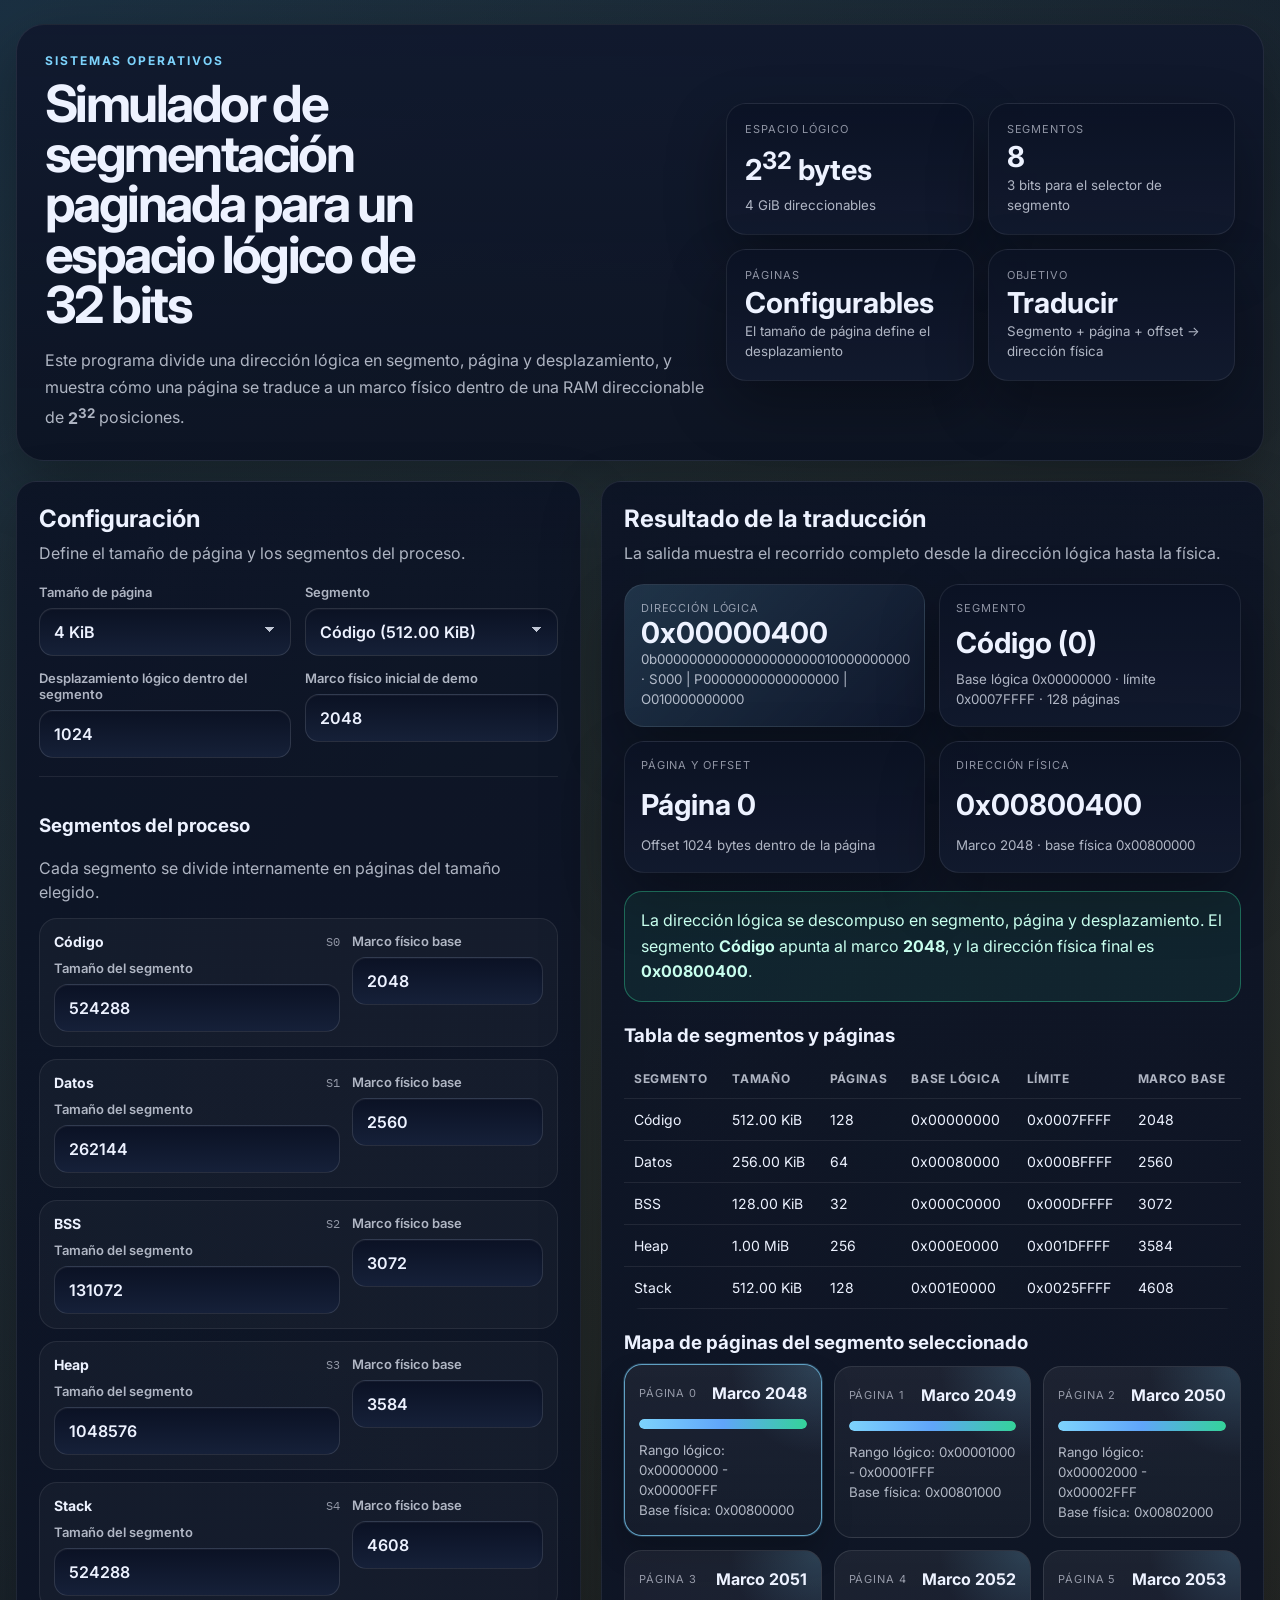
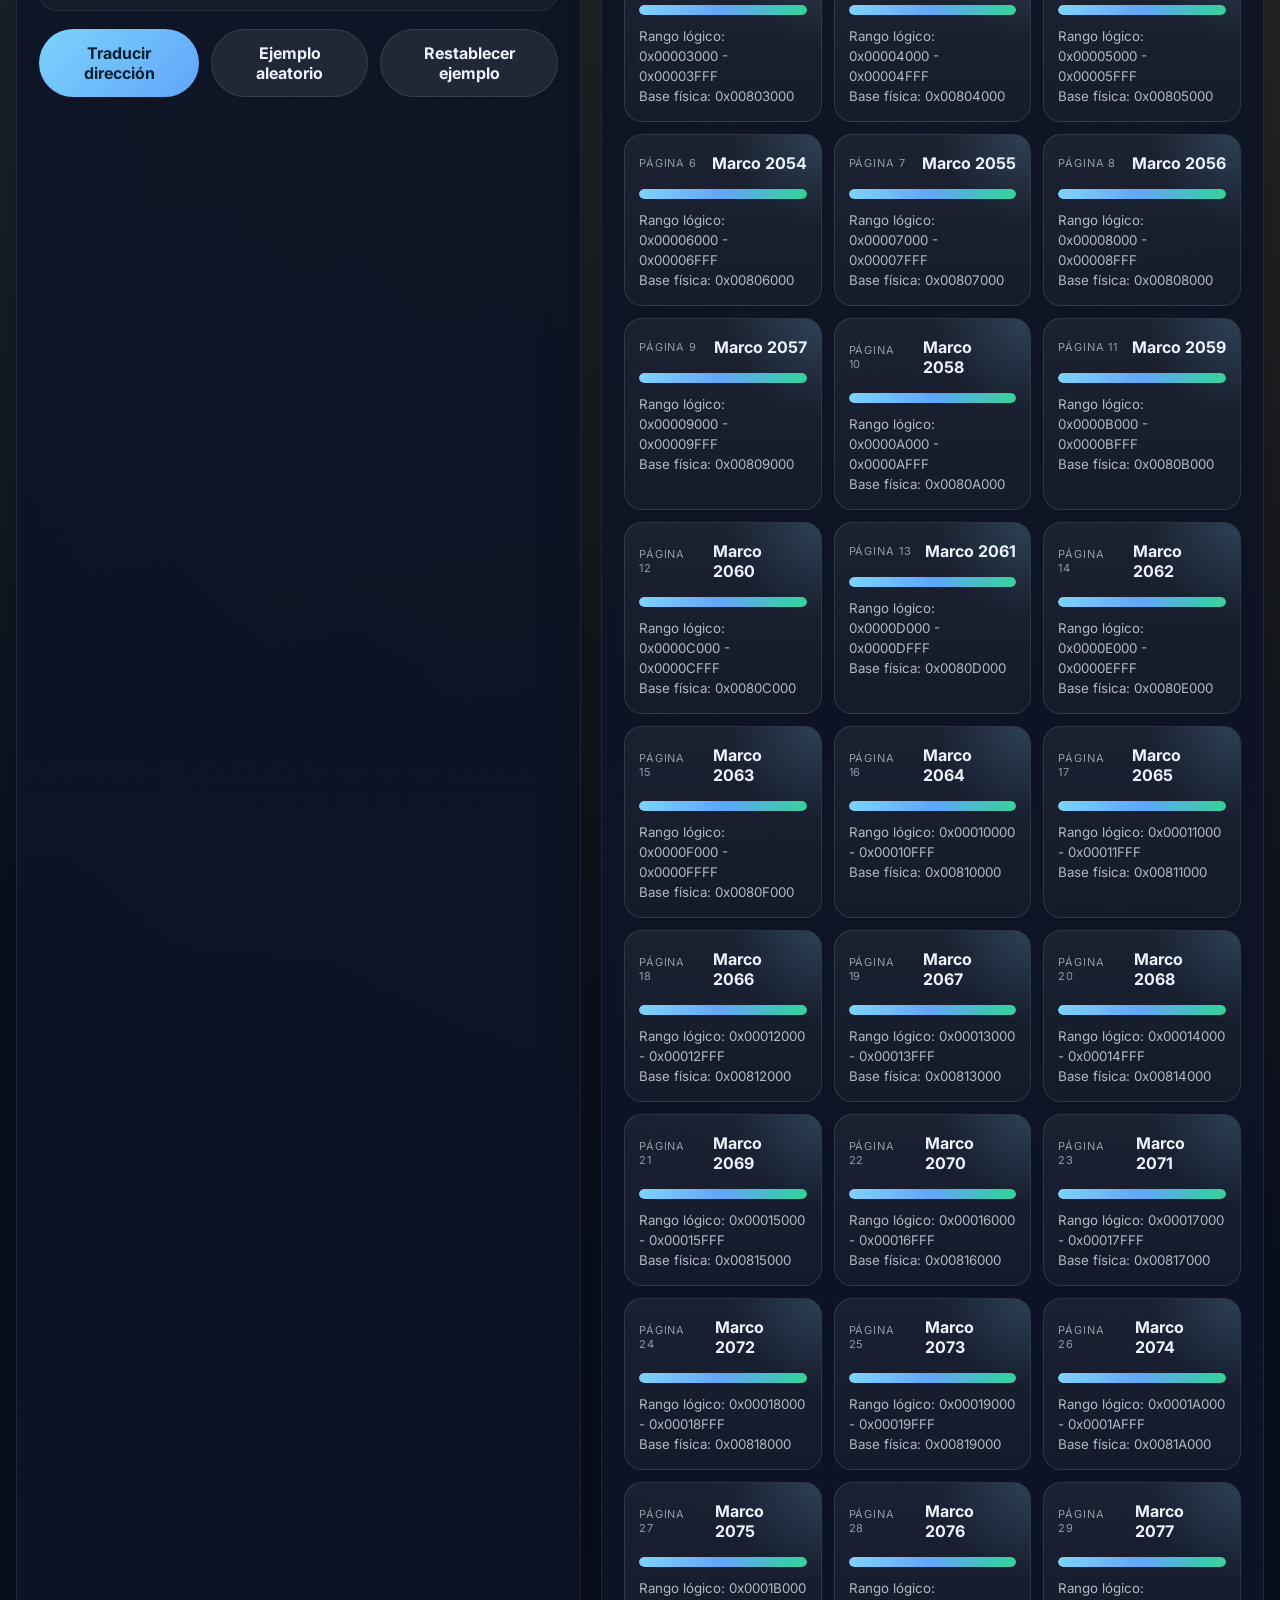
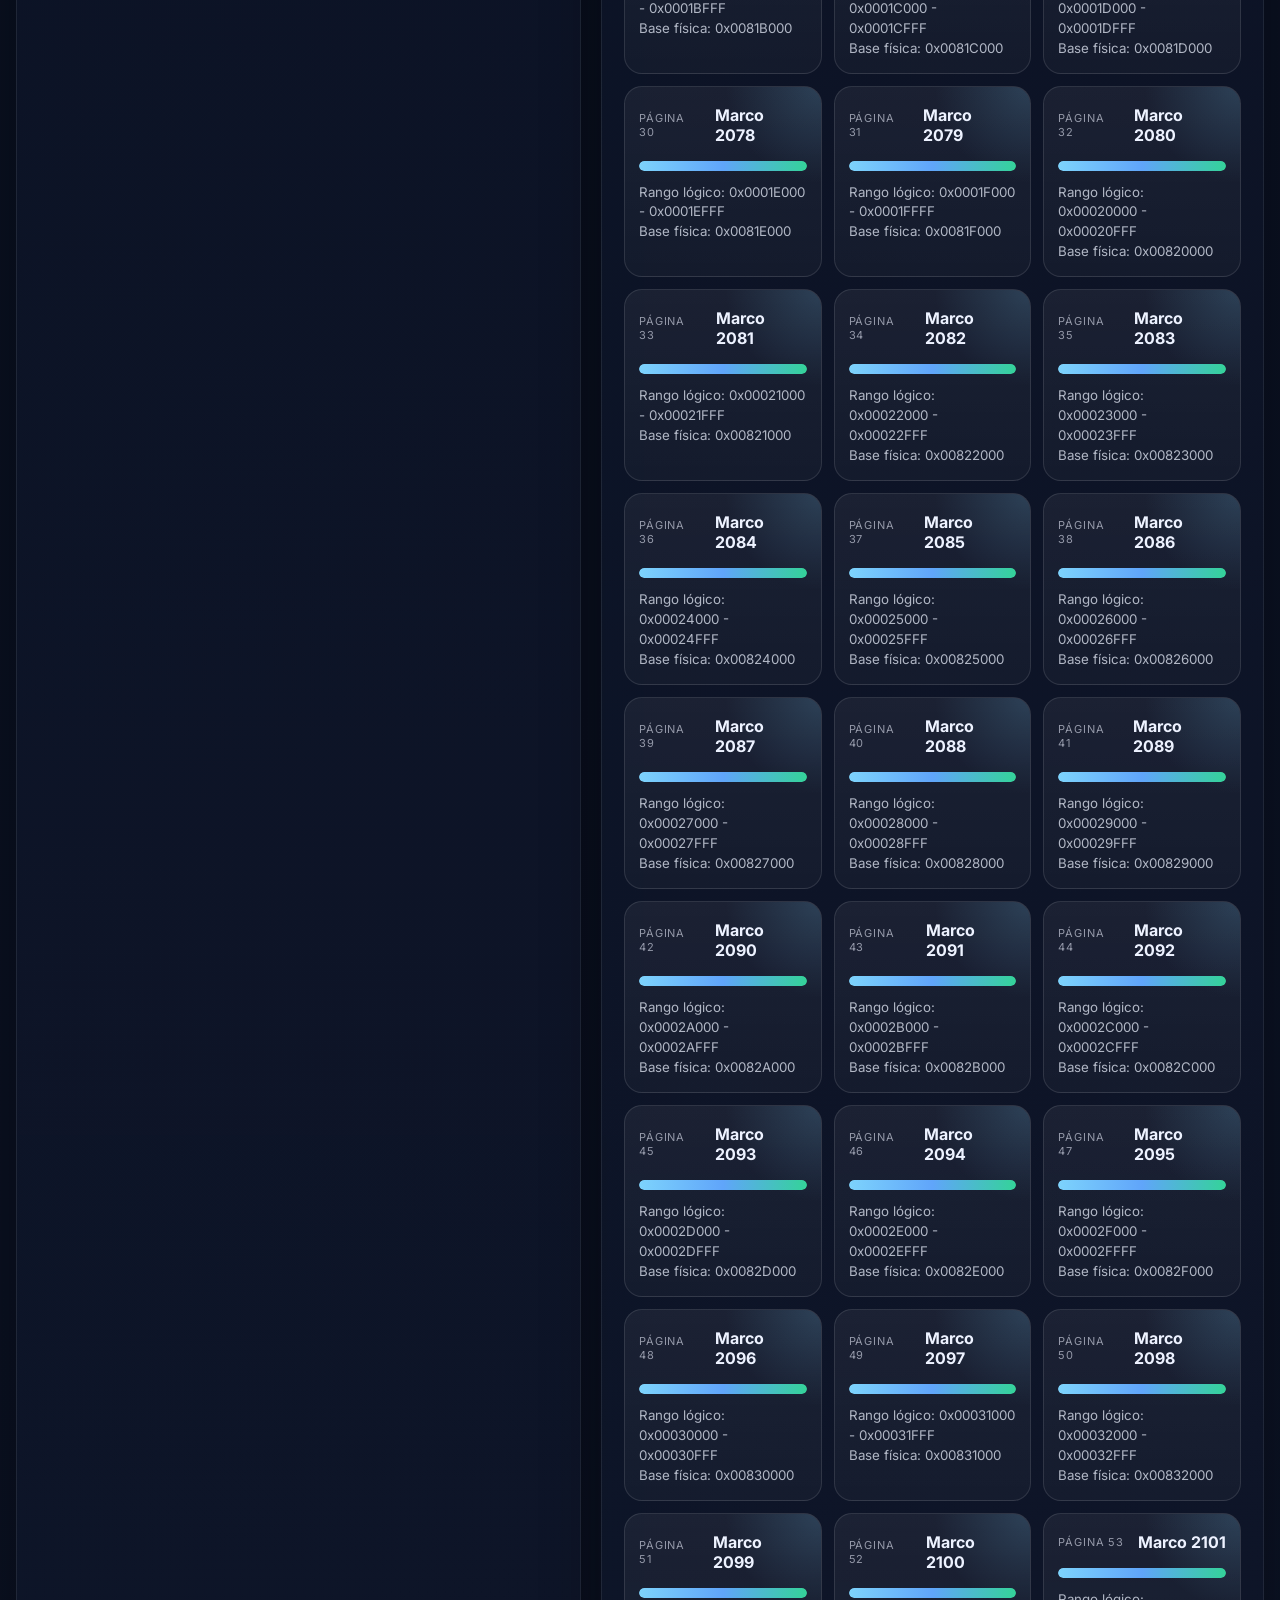
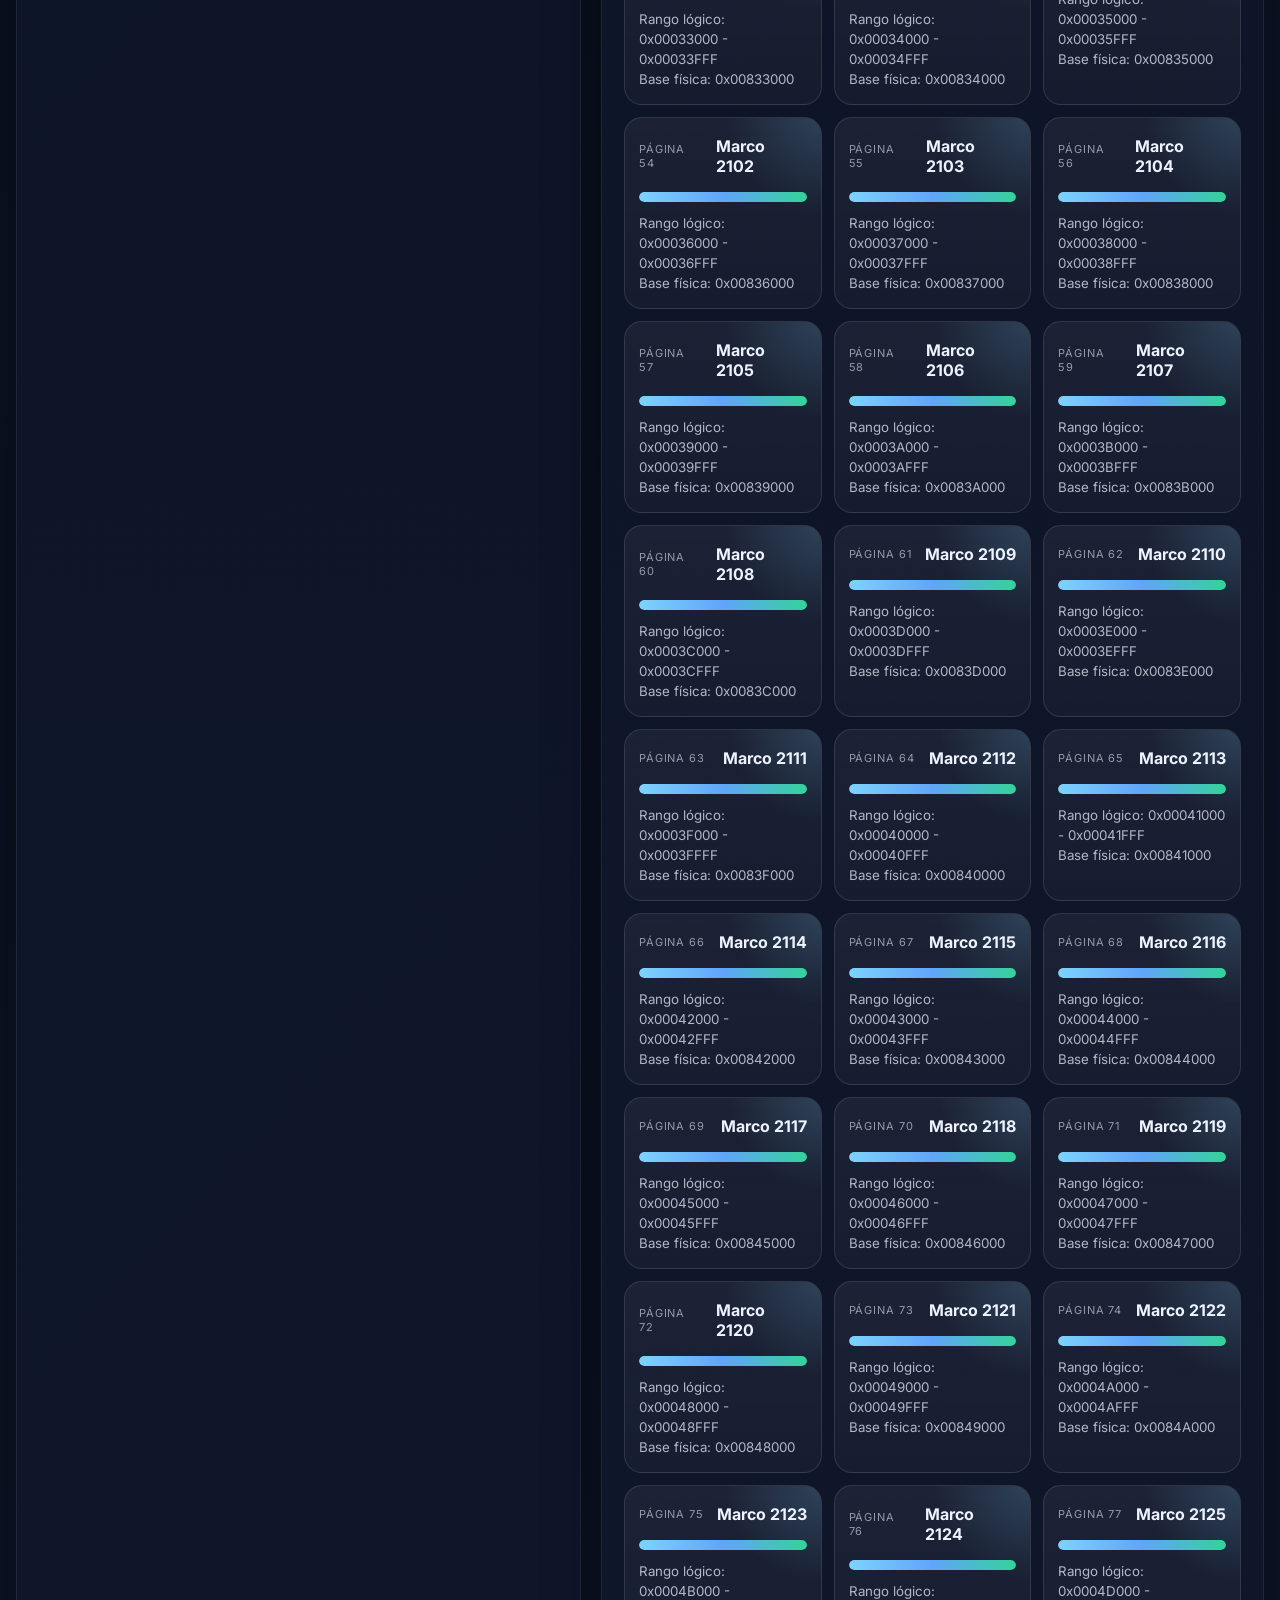
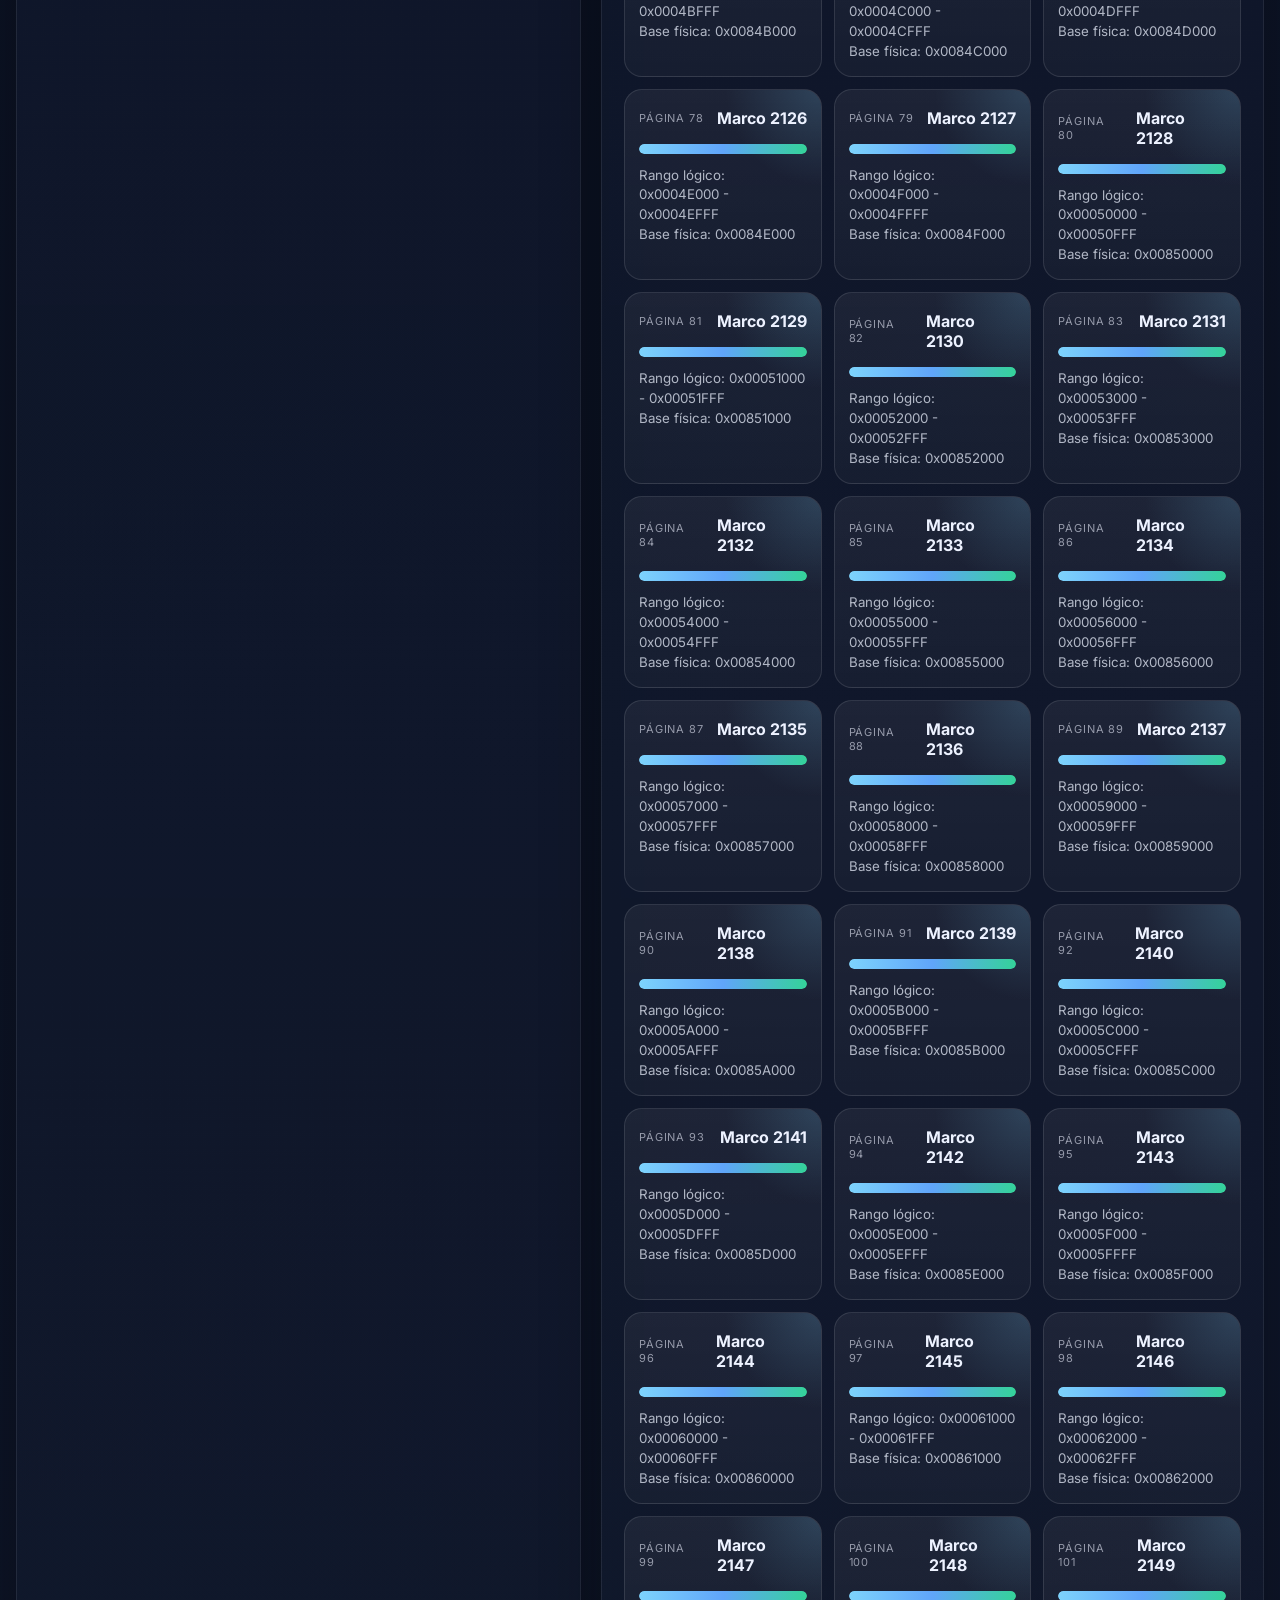
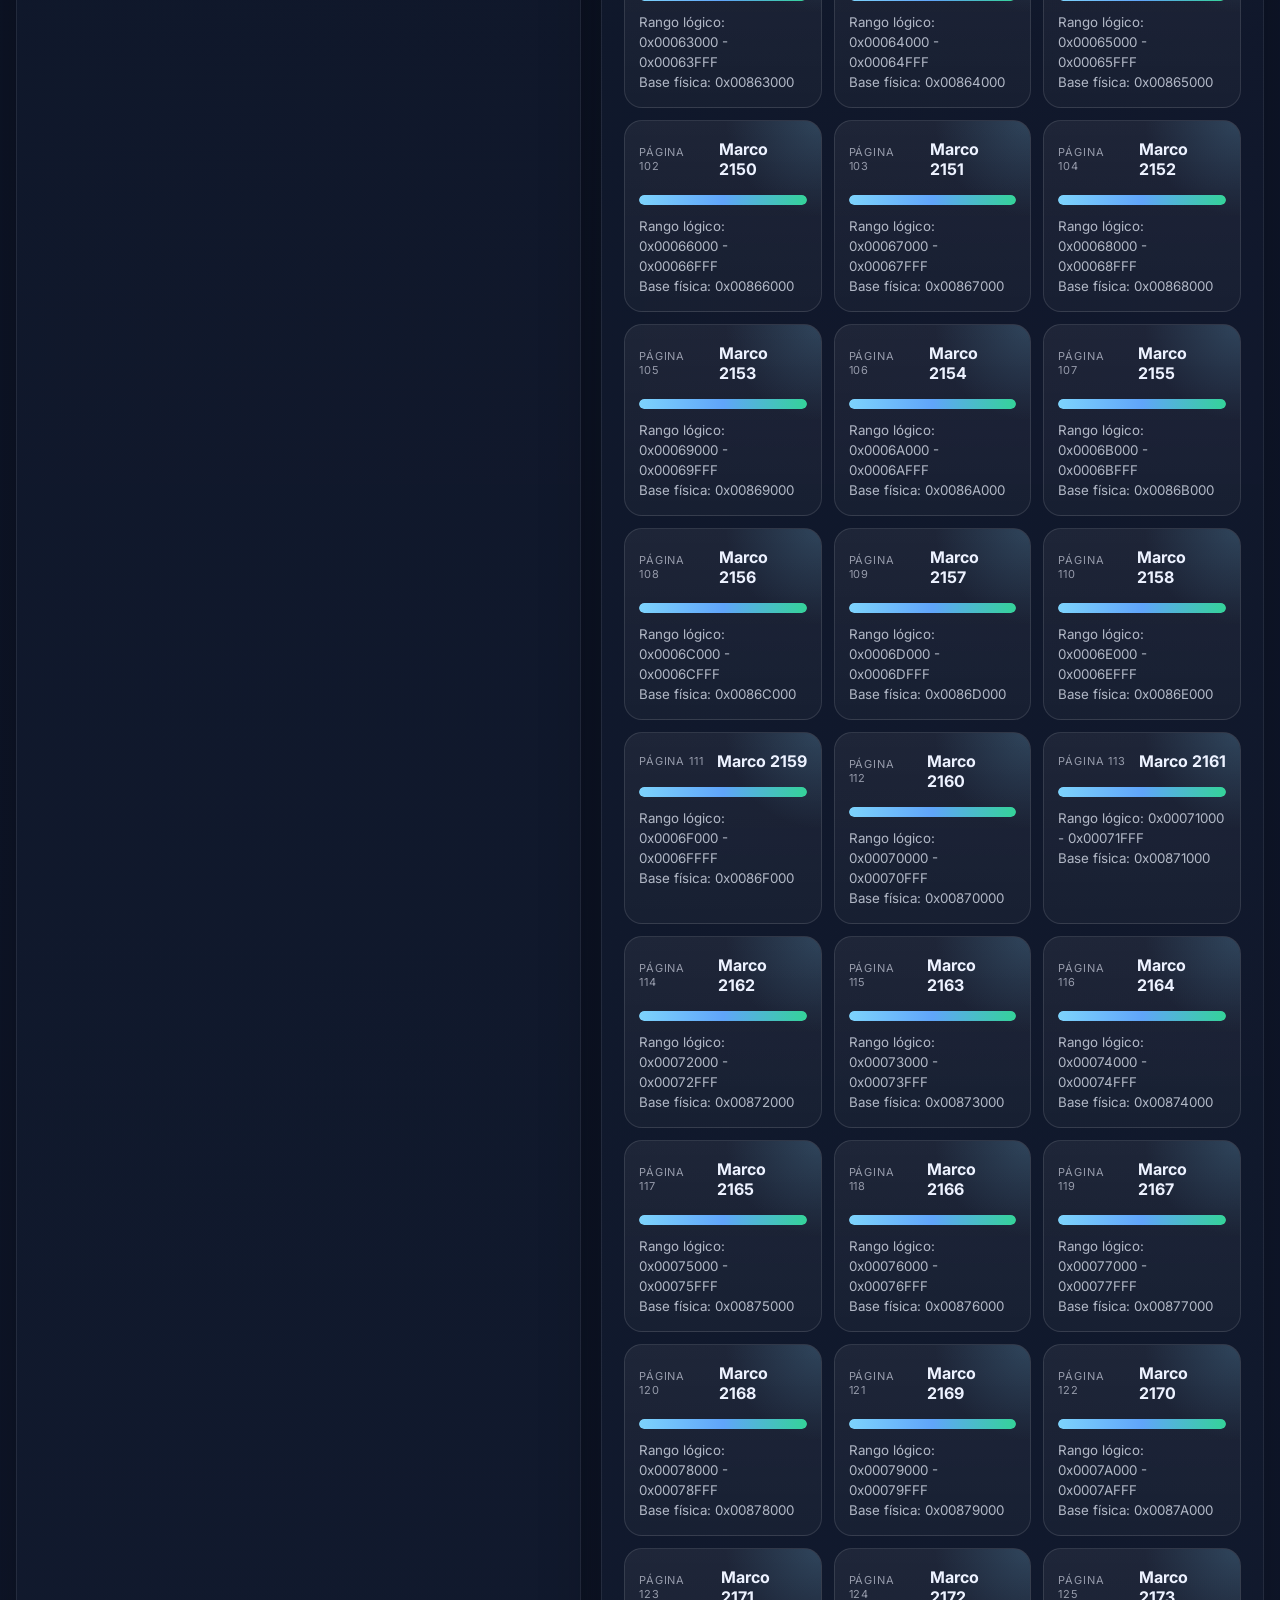
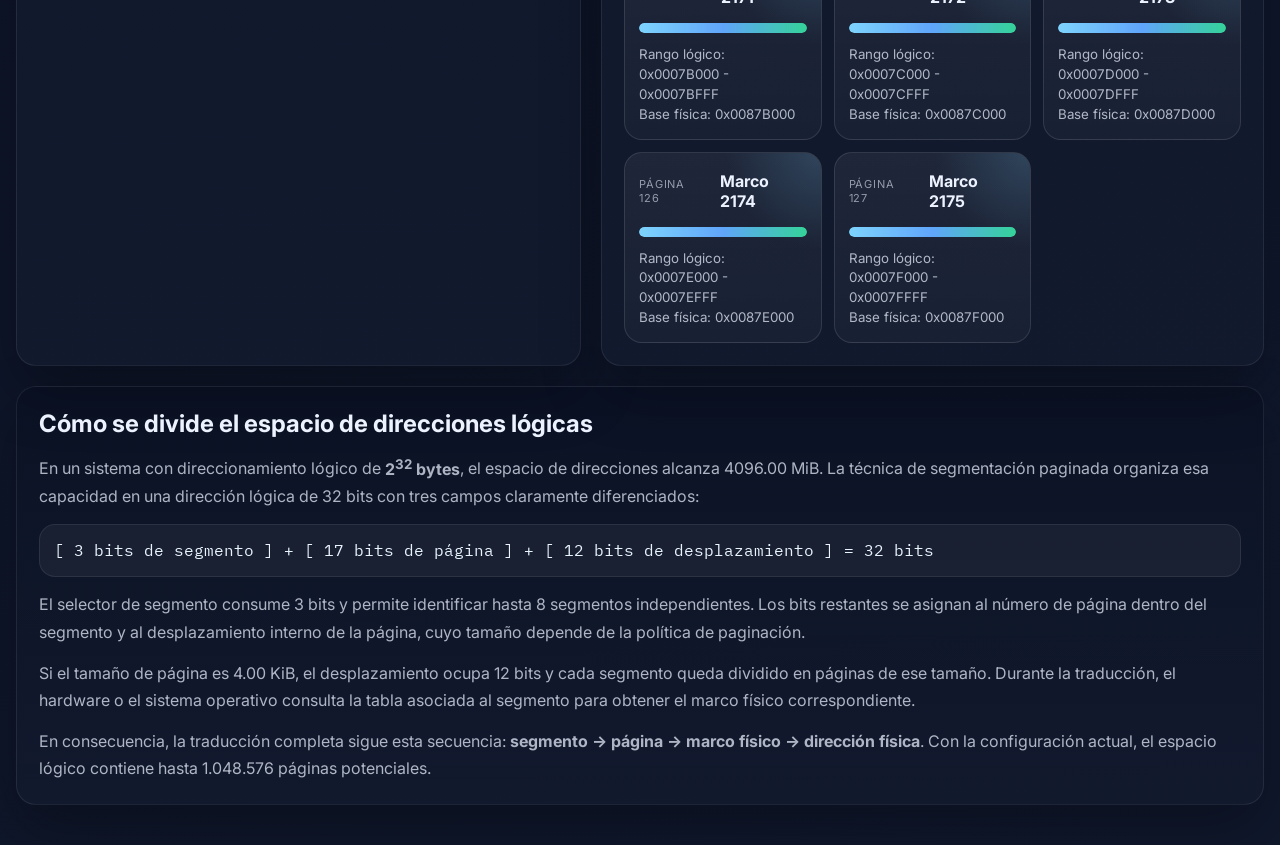
==== proyecto final/index.html @ e74d05b7 "primera version del proyecto final" ====
<!doctype html>
<html lang="es">
  <head>
    <meta charset="UTF-8" />
    <meta name="viewport" content="width=device-width, initial-scale=1.0" />
    <title>Segmentación paginada</title>
    <link rel="preconnect" href="https://fonts.googleapis.com" />
    <link rel="preconnect" href="https://fonts.gstatic.com" crossorigin />
    <link href="https://fonts.googleapis.com/css2?family=Inter:wght@400;500;600;700;800&family=IBM+Plex+Mono:wght@500;600;700&display=swap" rel="stylesheet" />
    <link rel="stylesheet" href="./styles.css" />
  </head>
  <body>
    <main class="shell">
      <section class="hero">
        <div>
          <p class="eyebrow">Sistemas operativos</p>
          <h1>Simulador de segmentación paginada para un espacio lógico de 32 bits</h1>
          <p class="lead">
            Este programa divide una dirección lógica en segmento, página y desplazamiento,
            y muestra cómo una página se traduce a un marco físico dentro de una RAM direccionable de <strong>2<sup>32</sup></strong> posiciones.
          </p>
        </div>

        <div class="hero-grid">
          <article class="stat-card">
            <span>Espacio lógico</span>
            <strong>2<sup>32</sup> bytes</strong>
            <small>4 GiB direccionables</small>
          </article>
          <article class="stat-card">
            <span>Segmentos</span>
            <strong>8</strong>
            <small>3 bits para el selector de segmento</small>
          </article>
          <article class="stat-card">
            <span>Páginas</span>
            <strong>Configurables</strong>
            <small>El tamaño de página define el desplazamiento</small>
          </article>
          <article class="stat-card">
            <span>Objetivo</span>
            <strong>Traducir</strong>
            <small>Segmento + página + offset → dirección física</small>
          </article>
        </div>
      </section>

      <section class="content">
        <div class="panel controls">
          <div class="panel-head">
            <h2>Configuración</h2>
            <p>Define el tamaño de página y los segmentos del proceso.</p>
          </div>

          <div class="field-grid">
            <label class="field">
              <span>Tamaño de página</span>
              <select id="pageSize">
                <option value="4096">4 KiB</option>
                <option value="8192">8 KiB</option>
                <option value="16384">16 KiB</option>
              </select>
            </label>

            <label class="field">
              <span>Segmento</span>
              <select id="segmentSelect"></select>
            </label>

            <label class="field">
              <span>Desplazamiento lógico dentro del segmento</span>
              <input id="offsetInput" type="number" min="0" step="1" value="1024" />
            </label>

            <label class="field">
              <span>Marco físico inicial de demo</span>
              <input id="frameBaseInput" type="number" min="0" step="1" value="2048" />
            </label>
          </div>

          <div class="segments-editor">
            <div class="segments-editor-head">
              <h3>Segmentos del proceso</h3>
              <p>Cada segmento se divide internamente en páginas del tamaño elegido.</p>
            </div>

            <div id="segmentInputs" class="segment-list"></div>
          </div>

          <div class="actions">
            <button id="translateBtn" class="primary">Traducir dirección</button>
            <button id="randomBtn" class="secondary">Ejemplo aleatorio</button>
            <button id="resetBtn" class="secondary">Restablecer ejemplo</button>
          </div>
        </div>

        <div class="panel results">
          <div class="panel-head">
            <h2>Resultado de la traducción</h2>
            <p>La salida muestra el recorrido completo desde la dirección lógica hasta la física.</p>
          </div>

          <div class="result-grid">
            <article class="result-card highlight">
              <span>Dirección lógica</span>
              <strong id="logicalAddress">-</strong>
              <small id="logicalBits">-</small>
            </article>
            <article class="result-card">
              <span>Segmento</span>
              <strong id="segmentResult">-</strong>
              <small id="segmentRange">-</small>
            </article>
            <article class="result-card">
              <span>Página y offset</span>
              <strong id="pageResult">-</strong>
              <small id="offsetResult">-</small>
            </article>
            <article class="result-card">
              <span>Dirección física</span>
              <strong id="physicalAddress">-</strong>
              <small id="frameResult">-</small>
            </article>
          </div>

          <div id="messageBox" class="message-box"></div>

          <div class="table-wrap">
            <h3>Tabla de segmentos y páginas</h3>
            <table>
              <thead>
                <tr>
                  <th>Segmento</th>
                  <th>Tamaño</th>
                  <th>Páginas</th>
                  <th>Base lógica</th>
                  <th>Límite</th>
                  <th>Marco base</th>
                </tr>
              </thead>
              <tbody id="segmentTableBody"></tbody>
            </table>
          </div>

          <div class="page-map">
            <h3>Mapa de páginas del segmento seleccionado</h3>
            <div id="pageMap" class="page-grid"></div>
          </div>
        </div>
      </section>

      <section class="panel explanation">
        <div class="panel-head">
          <h2>Cómo se divide el espacio de direcciones lógicas</h2>
        </div>

        <div id="explanationText" class="explanation-text"></div>
      </section>
    </main>

    <script defer src="./app.js"></script>
  </body>
  </html>
---- proyecto final/styles.css ----
:root {
  color-scheme: dark;
  --bg: #0a1020;
  --bg-soft: rgba(255, 255, 255, 0.04);
  --panel: rgba(11, 18, 36, 0.88);
  --panel-strong: rgba(18, 26, 46, 0.94);
  --line: rgba(255, 255, 255, 0.08);
  --text: #edf2ff;
  --muted: rgba(237, 242, 255, 0.72);
  --muted-2: rgba(237, 242, 255, 0.58);
  --brand: #7dd3fc;
  --brand-2: #fbbf24;
  --ok: #34d399;
  --danger: #fb7185;
  --shadow: 0 24px 60px rgba(0, 0, 0, 0.32);
  --radius-xl: 28px;
  --radius-lg: 20px;
  --radius-md: 16px;
  --font-ui: "Inter", "Segoe UI", sans-serif;
  --font-mono: "IBM Plex Mono", monospace;
}

* {
  box-sizing: border-box;
}

html,
body {
  margin: 0;
  min-height: 100%;
}

body {
  font-family: var(--font-ui);
  color: var(--text);
  background:
    radial-gradient(circle at top left, rgba(125, 211, 252, 0.16), transparent 24%),
    radial-gradient(circle at 80% 12%, rgba(251, 191, 36, 0.14), transparent 18%),
    linear-gradient(135deg, #07101e 0%, #0a1020 38%, #10182d 100%);
}

button,
input,
select {
  font: inherit;
}

.shell {
  width: min(1440px, calc(100% - 32px));
  margin: 0 auto;
  padding: 24px 0 40px;
}

.hero {
  display: grid;
  grid-template-columns: 1.3fr 1fr;
  gap: 20px;
  padding: 28px;
  border: 1px solid var(--line);
  border-radius: var(--radius-xl);
  background: linear-gradient(180deg, rgba(16, 24, 45, 0.92), rgba(10, 16, 32, 0.84));
  box-shadow: var(--shadow);
}

.eyebrow {
  margin: 0 0 10px;
  color: var(--brand);
  text-transform: uppercase;
  letter-spacing: 0.16em;
  font-size: 12px;
  font-weight: 700;
}

.hero h1 {
  margin: 0;
  font-size: clamp(2rem, 4vw, 4rem);
  line-height: 0.98;
  letter-spacing: -0.05em;
  max-width: 13ch;
}

.lead {
  margin: 18px 0 0;
  max-width: 68ch;
  color: var(--muted);
  line-height: 1.7;
}

.hero-grid {
  display: grid;
  grid-template-columns: repeat(2, minmax(0, 1fr));
  gap: 14px;
  align-content: center;
}

.stat-card,
.panel,
.result-card {
  border: 1px solid var(--line);
  background: linear-gradient(180deg, var(--panel), var(--panel-strong));
  border-radius: var(--radius-lg);
  box-shadow: var(--shadow);
}

.stat-card {
  padding: 18px;
  min-height: 132px;
  display: flex;
  flex-direction: column;
  justify-content: space-between;
}

.stat-card span,
.result-card span {
  color: var(--muted-2);
  text-transform: uppercase;
  letter-spacing: 0.08em;
  font-size: 11px;
}

.stat-card strong,
.result-card strong {
  font-size: clamp(1.15rem, 2.5vw, 1.8rem);
}

.stat-card small,
.result-card small {
  color: var(--muted);
  line-height: 1.5;
}

.content {
  display: grid;
  grid-template-columns: 0.92fr 1.08fr;
  gap: 20px;
  margin-top: 20px;
}

.panel {
  padding: 22px;
}

.panel-head h2,
.panel-head h3,
.table-wrap h3,
.page-map h3 {
  margin: 0;
}

.panel-head p {
  margin: 8px 0 0;
  color: var(--muted);
  line-height: 1.6;
}

.field-grid {
  display: grid;
  grid-template-columns: repeat(2, minmax(0, 1fr));
  gap: 14px;
  margin-top: 18px;
}

.field {
  display: flex;
  flex-direction: column;
  gap: 8px;
}

.field span {
  color: var(--muted);
  font-size: 13px;
  font-weight: 600;
}

.field input,
.field select {
  width: 100%;
  border-radius: 14px;
  border: 1px solid rgba(255, 255, 255, 0.12);
  background: linear-gradient(180deg, rgba(11, 18, 36, 0.98), rgba(22, 33, 57, 0.98));
  color: var(--text);
  padding: 13px 14px;
  outline: none;
  font-weight: 600;
  box-shadow: inset 0 1px 0 rgba(255, 255, 255, 0.04);
}

.field select {
  appearance: none;
  background-image:
    linear-gradient(45deg, transparent 50%, rgba(237, 242, 255, 0.8) 50%),
    linear-gradient(135deg, rgba(237, 242, 255, 0.8) 50%, transparent 50%),
    linear-gradient(180deg, rgba(11, 18, 36, 0.98), rgba(22, 33, 57, 0.98));
  background-position:
    calc(100% - 20px) calc(50% - 3px),
    calc(100% - 15px) calc(50% - 3px),
    0 0;
  background-size: 5px 5px, 5px 5px, 100% 100%;
  background-repeat: no-repeat;
  padding-right: 42px;
}

.field select option {
  background: #0f172a;
  color: #f8fbff;
}

.field select option:checked,
.field select option:hover,
.field select option:focus {
  background: #1d4ed8;
  color: #ffffff;
}

.field input:focus,
.field select:focus,
button:focus-visible {
  border-color: rgba(125, 211, 252, 0.75);
  box-shadow: 0 0 0 4px rgba(125, 211, 252, 0.14);
}

.segments-editor {
  margin-top: 18px;
  padding-top: 18px;
  border-top: 1px solid var(--line);
}

.segments-editor-head p {
  margin: 8px 0 0;
  color: var(--muted);
  line-height: 1.5;
}

.segment-list {
  display: grid;
  gap: 12px;
  margin-top: 14px;
}

.segment-row {
  display: grid;
  grid-template-columns: 1.2fr 0.8fr;
  gap: 12px;
  padding: 14px;
  border-radius: 18px;
  background: rgba(255, 255, 255, 0.03);
  border: 1px solid rgba(255, 255, 255, 0.08);
}

.segment-row header {
  display: flex;
  justify-content: space-between;
  gap: 12px;
  align-items: center;
  margin-bottom: 10px;
}

.segment-row h4 {
  margin: 0;
  font-size: 14px;
}

.segment-row .hint {
  color: var(--muted-2);
  font-size: 12px;
  font-family: var(--font-mono);
}

.segment-row input {
  width: 100%;
}

.actions {
  display: flex;
  gap: 12px;
  margin-top: 18px;
}

.primary,
.secondary {
  border: 0;
  border-radius: 999px;
  padding: 13px 18px;
  font-weight: 700;
  transition: transform 160ms ease, filter 160ms ease;
}

.primary {
  background: linear-gradient(135deg, #7dd3fc, #60a5fa);
  color: #052033;
}

.secondary {
  color: var(--text);
  background: rgba(255, 255, 255, 0.08);
  border: 1px solid rgba(255, 255, 255, 0.1);
}

.primary:hover,
.secondary:hover {
  cursor: pointer;
  transform: translateY(-1px);
  filter: saturate(1.05);
}

.results {
  display: grid;
  gap: 18px;
}

.result-grid {
  display: grid;
  grid-template-columns: repeat(2, minmax(0, 1fr));
  gap: 14px;
}

.result-card {
  padding: 16px;
  min-height: 132px;
  display: flex;
  flex-direction: column;
  justify-content: space-between;
}

.result-card.highlight {
  background: linear-gradient(135deg, rgba(125, 211, 252, 0.16), rgba(16, 24, 45, 0.92));
}

.message-box {
  min-height: 70px;
  border-radius: 18px;
  border: 1px dashed rgba(255, 255, 255, 0.16);
  background: rgba(255, 255, 255, 0.03);
  padding: 16px;
  color: var(--muted);
  line-height: 1.6;
}

.message-box.success {
  border-style: solid;
  border-color: rgba(52, 211, 153, 0.4);
  background: rgba(52, 211, 153, 0.08);
  color: #c8ffee;
}

.message-box.error {
  border-style: solid;
  border-color: rgba(251, 113, 133, 0.45);
  background: rgba(251, 113, 133, 0.08);
  color: #ffd8df;
}

.table-wrap,
.page-map {
  padding-top: 4px;
}

table {
  width: 100%;
  border-collapse: collapse;
  margin-top: 12px;
  overflow: hidden;
  border-radius: 18px;
}

th,
td {
  padding: 12px 10px;
  text-align: left;
  border-bottom: 1px solid rgba(255, 255, 255, 0.08);
  vertical-align: top;
}

th {
  color: var(--muted);
  font-size: 12px;
  letter-spacing: 0.06em;
  text-transform: uppercase;
}

td {
  font-size: 14px;
}

.page-grid {
  margin-top: 12px;
  display: grid;
  grid-template-columns: repeat(auto-fit, minmax(180px, 1fr));
  gap: 12px;
}

.page-card {
  border-radius: 18px;
  padding: 14px;
  background: linear-gradient(180deg, rgba(255, 255, 255, 0.06), rgba(255, 255, 255, 0.03));
  border: 1px solid rgba(255, 255, 255, 0.11);
  position: relative;
  overflow: hidden;
}

.page-card::before {
  content: "";
  position: absolute;
  inset: 0;
  background: radial-gradient(circle at top right, rgba(125, 211, 252, 0.18), transparent 35%);
  pointer-events: none;
}

.page-card--active {
  border-color: rgba(125, 211, 252, 0.72);
  box-shadow: 0 0 0 1px rgba(125, 211, 252, 0.18), 0 16px 30px rgba(0, 0, 0, 0.22);
  transform: translateY(-2px);
}

.page-card strong,
.page-card span,
.page-card small {
  display: block;
}

.page-card-top {
  display: flex;
  justify-content: space-between;
  gap: 12px;
  align-items: center;
  margin-bottom: 12px;
  position: relative;
}

.page-card-top span {
  color: var(--muted-2);
  text-transform: uppercase;
  letter-spacing: 0.08em;
  font-size: 11px;
}

.page-card-top strong {
  font-size: 16px;
}

.page-card-bar {
  height: 10px;
  border-radius: 999px;
  background: rgba(255, 255, 255, 0.08);
  overflow: hidden;
  margin-bottom: 12px;
  position: relative;
}

.page-card-bar span {
  display: block;
  height: 100%;
  border-radius: inherit;
  background: linear-gradient(90deg, #7dd3fc, #60a5fa, #34d399);
}

.page-card strong {
  margin: 4px 0;
}

.page-card small {
  color: var(--muted);
  line-height: 1.5;
}

.explanation {
  margin-top: 20px;
}

.explanation-text {
  margin-top: 14px;
  display: grid;
  gap: 14px;
  color: var(--muted);
  line-height: 1.7;
}

.formula {
  font-family: var(--font-mono);
  color: #e8f5ff;
  padding: 12px 14px;
  border-radius: 16px;
  background: rgba(255, 255, 255, 0.05);
  border: 1px solid rgba(255, 255, 255, 0.08);
}

.empty {
  color: var(--muted-2);
  text-align: center;
  padding: 18px;
}

@media (max-width: 1120px) {
  .hero,
  .content {
    grid-template-columns: 1fr;
  }
}

@media (max-width: 720px) {
  .shell {
    width: min(100% - 18px, 100%);
    padding-top: 12px;
  }

  .hero,
  .panel {
    padding: 18px;
    border-radius: 22px;
  }

  .hero-grid,
  .field-grid,
  .result-grid,
  .segment-row {
    grid-template-columns: 1fr;
  }

  .actions {
    flex-direction: column;
  }
}
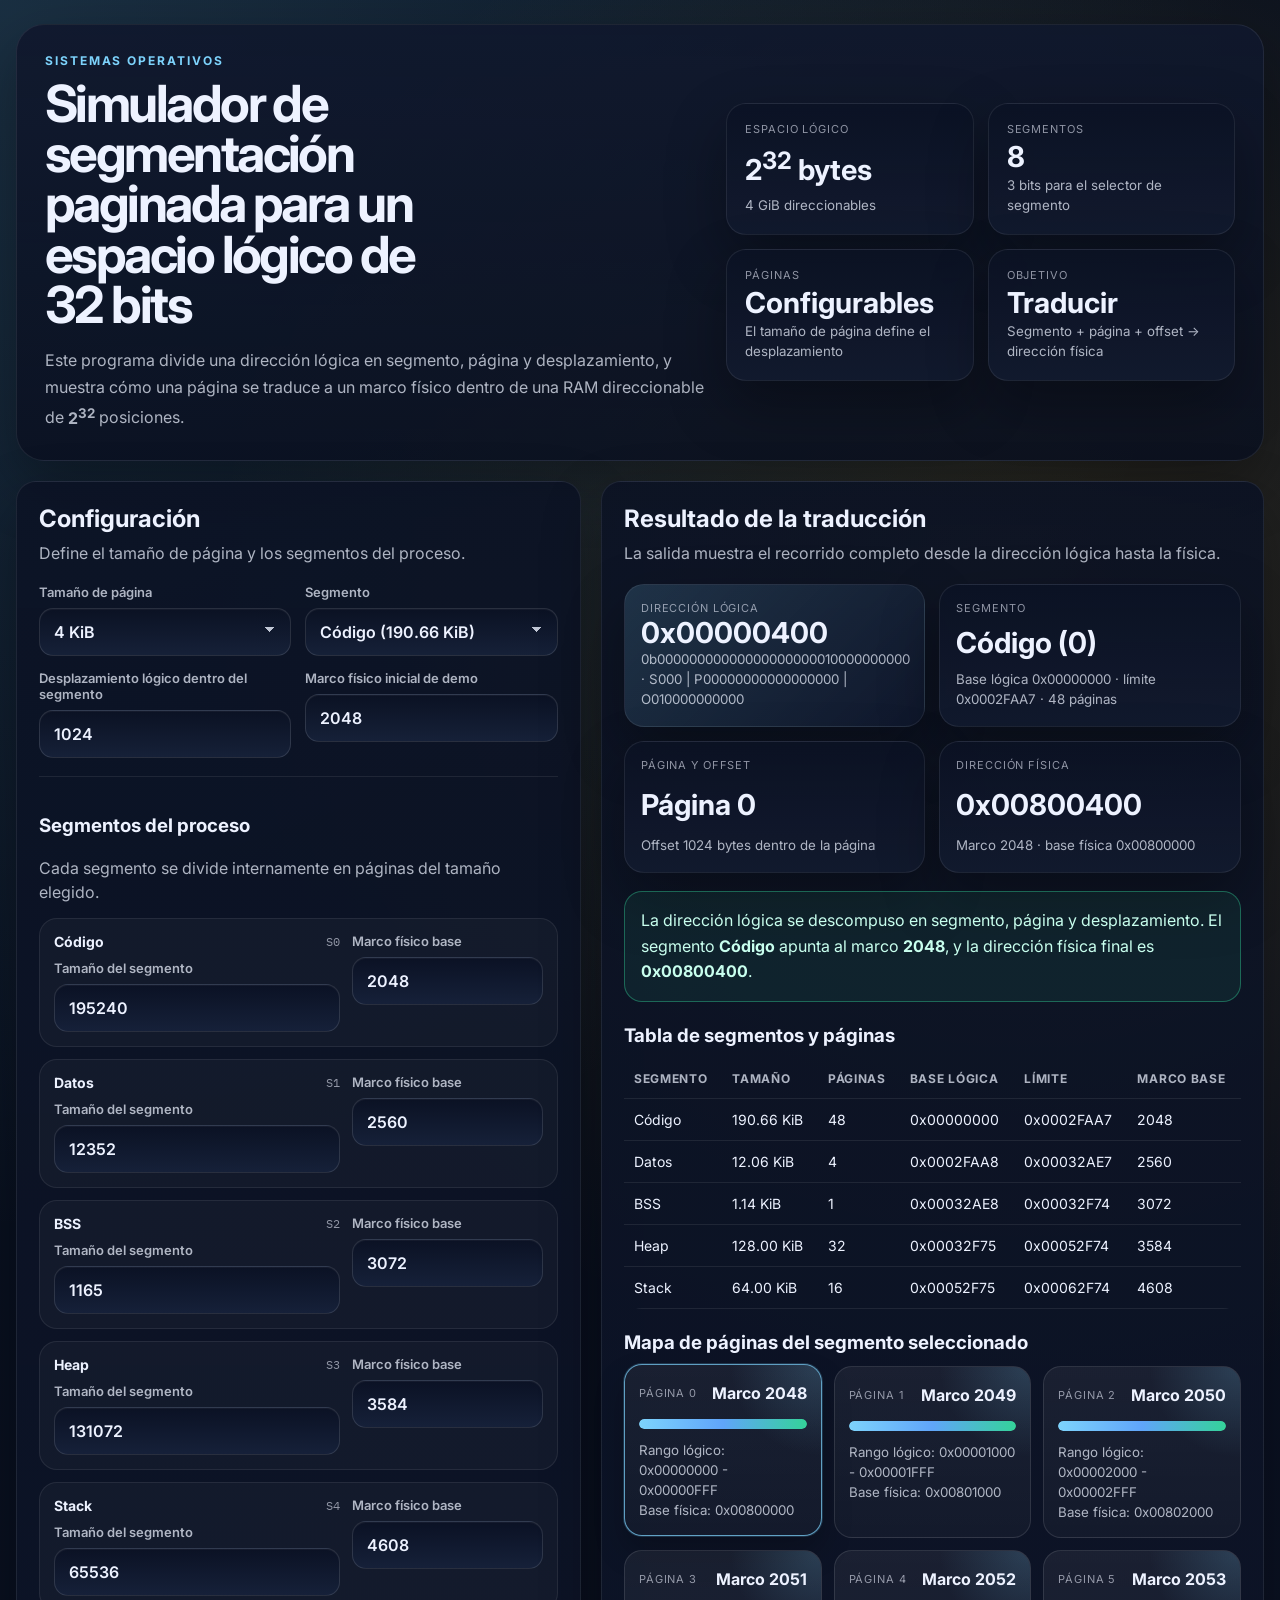
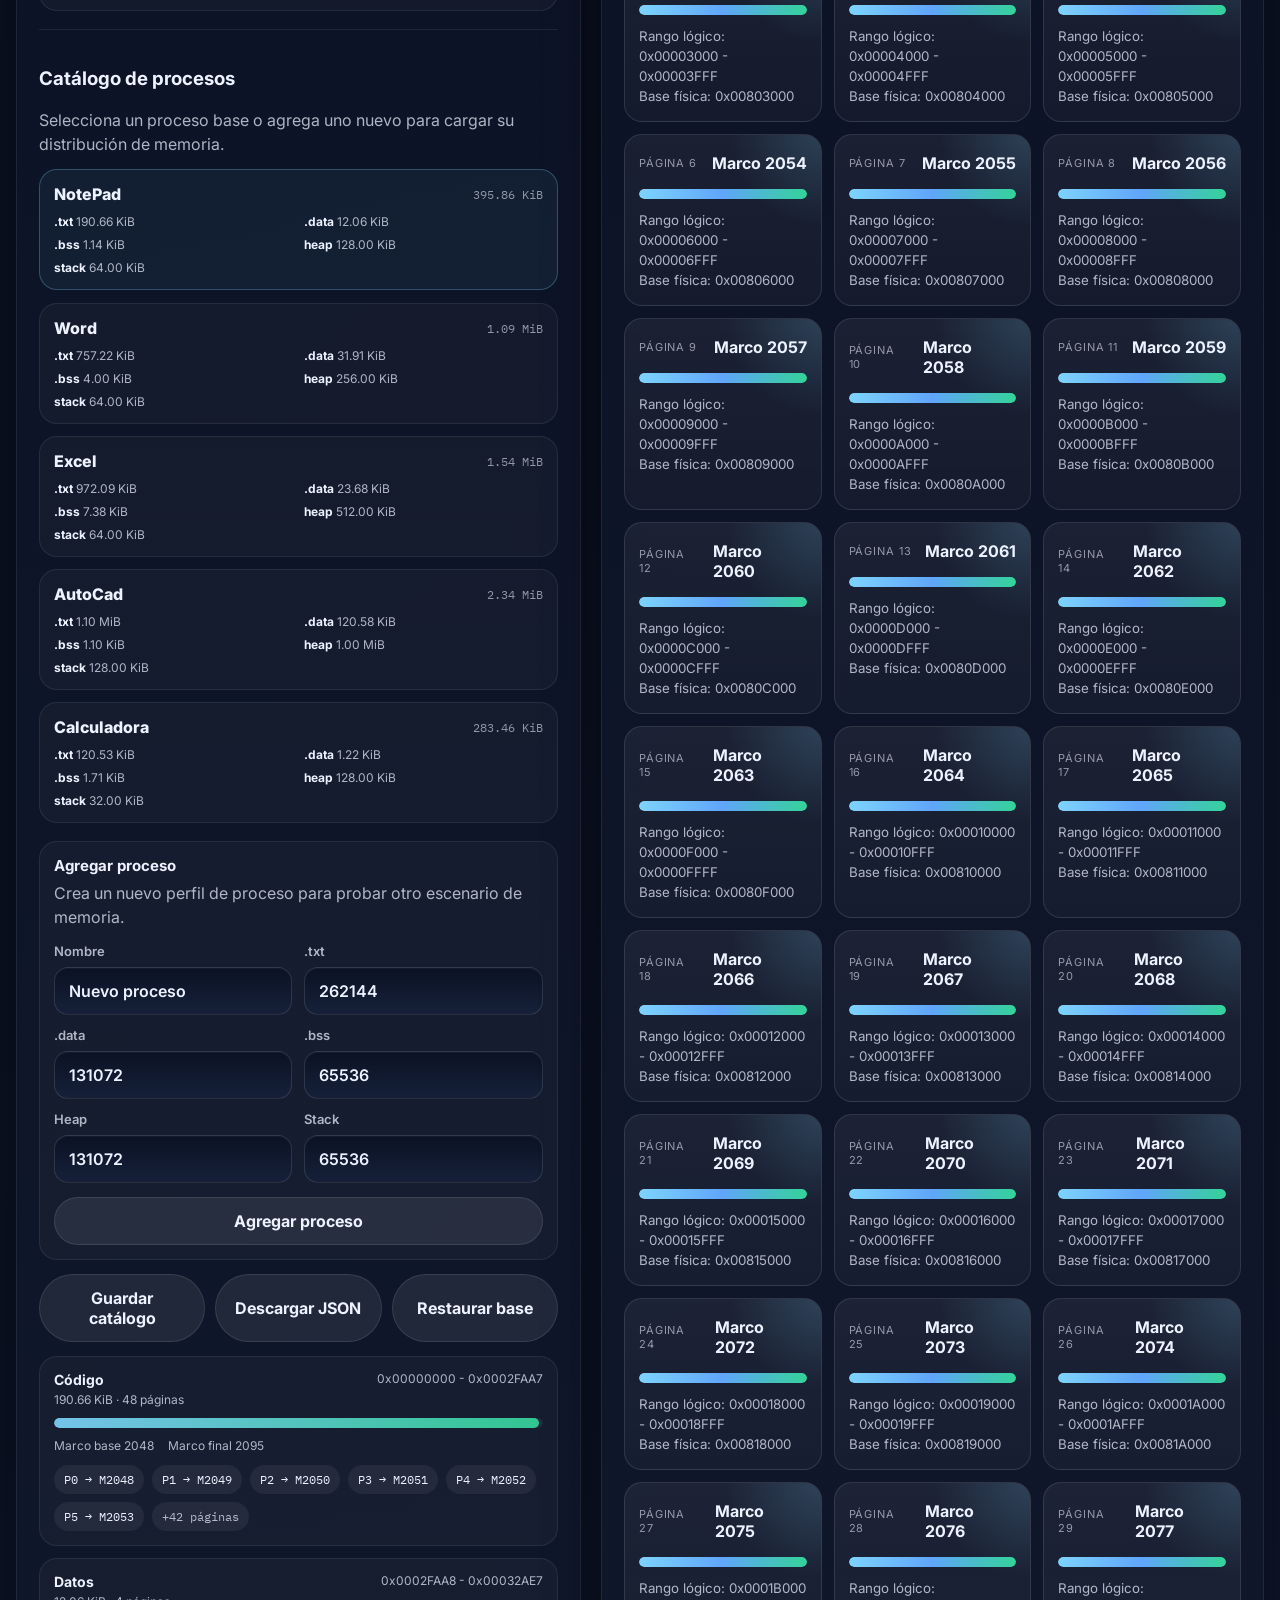
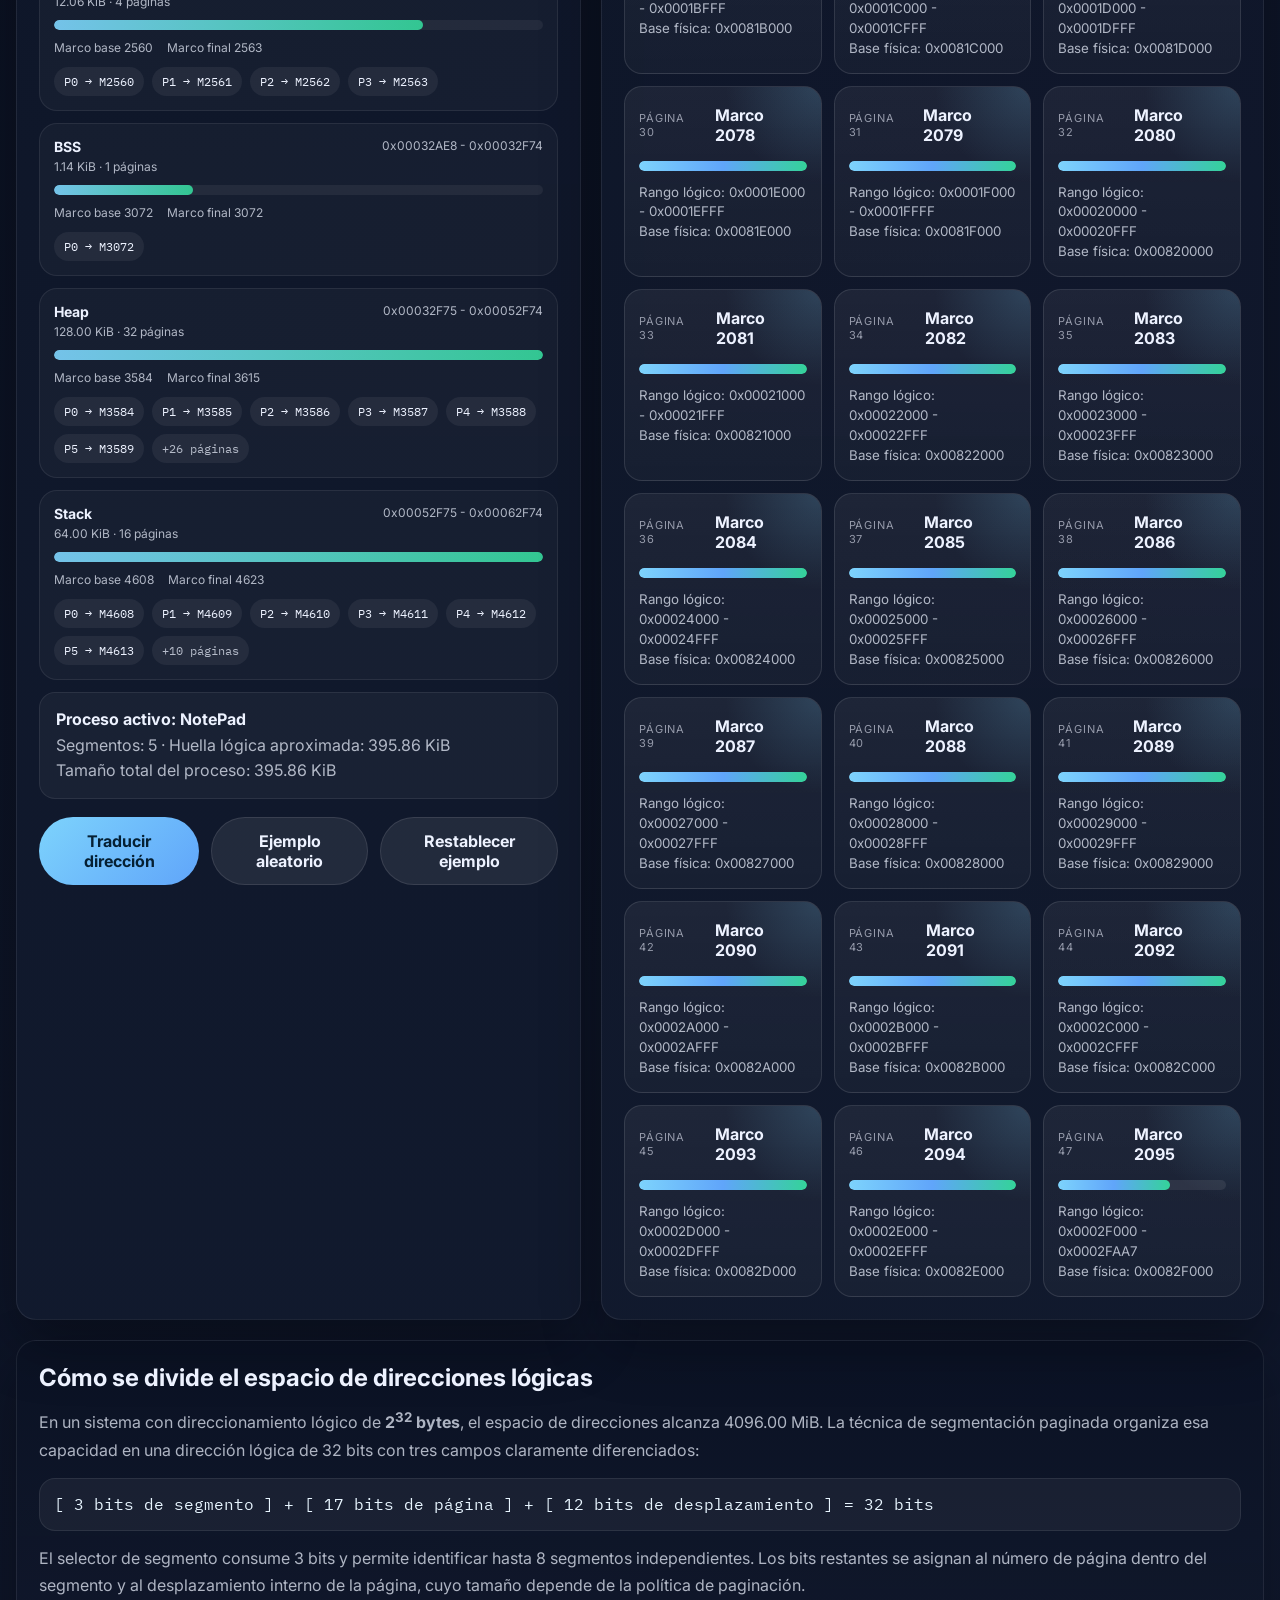
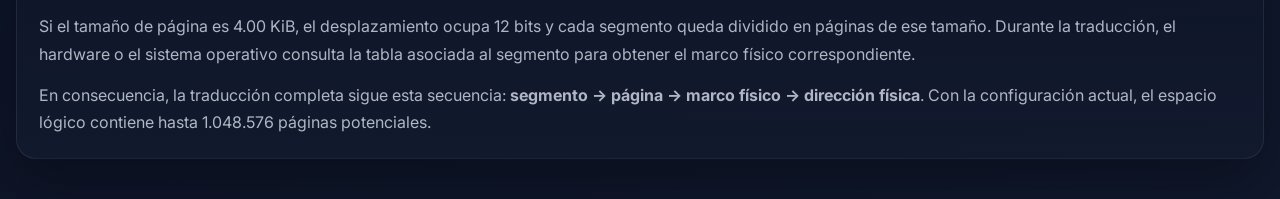
==== commit 65e7a353: "proyecto final agregados" ====
--- a/proyecto final/index.html
+++ b/proyecto final/index.html
@@ -87,6 +87,61 @@
             <div id="segmentInputs" class="segment-list"></div>
           </div>
 
+          <div class="process-switcher">
+            <div class="segments-editor-head">
+              <h3>Catálogo de procesos</h3>
+              <p>Selecciona un proceso base o agrega uno nuevo para cargar su distribución de memoria.</p>
+            </div>
+
+            <div id="processCatalog" class="process-catalog"></div>
+
+            <form id="processForm" class="process-form">
+              <div class="process-form-head">
+                <h4>Agregar proceso</h4>
+                <p>Crea un nuevo perfil de proceso para probar otro escenario de memoria.</p>
+              </div>
+
+              <div class="process-form-grid">
+                <label class="field">
+                  <span>Nombre</span>
+                  <input type="text" name="name" value="Nuevo proceso" required />
+                </label>
+                <label class="field">
+                  <span>.txt</span>
+                  <input type="number" name="txt" min="1" step="1" value="262144" required />
+                </label>
+                <label class="field">
+                  <span>.data</span>
+                  <input type="number" name="data" min="0" step="1" value="131072" required />
+                </label>
+                <label class="field">
+                  <span>.bss</span>
+                  <input type="number" name="bss" min="0" step="1" value="65536" required />
+                </label>
+                <label class="field">
+                  <span>Heap</span>
+                  <input type="number" name="heap" min="1" step="1" value="131072" required />
+                </label>
+                <label class="field">
+                  <span>Stack</span>
+                  <input type="number" name="stack" min="1" step="1" value="65536" required />
+                </label>
+              </div>
+
+              <button type="submit" class="secondary process-form-btn">Agregar proceso</button>
+            </form>
+
+            <div class="process-actions">
+              <button type="button" id="saveProgramsBtn" class="secondary">Guardar catálogo</button>
+              <button type="button" id="exportProgramsBtn" class="secondary">Descargar JSON</button>
+              <button type="button" id="restoreProgramsBtn" class="secondary">Restaurar base</button>
+            </div>
+
+            <div id="processMemoryMap" class="process-memory-map"></div>
+
+            <p id="processSummary" class="process-summary"></p>
+          </div>
+
           <div class="actions">
             <button id="translateBtn" class="primary">Traducir dirección</button>
             <button id="randomBtn" class="secondary">Ejemplo aleatorio</button>
--- a/proyecto final/styles.css
+++ b/proyecto final/styles.css
@@ -225,10 +225,224 @@
   border-top: 1px solid var(--line);
 }
 
+.process-switcher {
+  margin-top: 18px;
+  padding-top: 18px;
+  border-top: 1px solid var(--line);
+}
+
+.process-catalog {
+  display: grid;
+  gap: 12px;
+  margin-top: 14px;
+}
+
+.process-card {
+  border-radius: 18px;
+  padding: 14px;
+  background: rgba(255, 255, 255, 0.03);
+  border: 1px solid rgba(255, 255, 255, 0.08);
+  transition: transform 160ms ease, border-color 160ms ease, background-color 160ms ease;
+}
+
+.process-card:hover,
+.process-card:focus-within,
+.process-card--active {
+  transform: translateY(-1px);
+  border-color: rgba(125, 211, 252, 0.28);
+  background: rgba(125, 211, 252, 0.06);
+}
+
+.process-card-head {
+  display: flex;
+  justify-content: space-between;
+  gap: 12px;
+  align-items: center;
+}
+
+.process-card-button {
+  border: 0;
+  padding: 0;
+  background: transparent;
+  color: var(--text);
+  font-weight: 800;
+  text-align: left;
+}
+
+.process-card-button:hover {
+  cursor: pointer;
+}
+
+.process-card-size {
+  color: var(--muted-2);
+  font-size: 12px;
+  font-family: var(--font-mono);
+}
+
+.process-card-meta {
+  margin-top: 10px;
+  display: grid;
+  grid-template-columns: repeat(2, minmax(0, 1fr));
+  gap: 8px 12px;
+  color: var(--muted);
+  font-size: 12px;
+}
+
+.process-card-meta strong {
+  color: var(--text);
+}
+
+.process-form {
+  margin-top: 18px;
+  padding: 14px;
+  border-radius: 18px;
+  background: rgba(255, 255, 255, 0.03);
+  border: 1px solid rgba(255, 255, 255, 0.08);
+}
+
+.process-form-head h4 {
+  margin: 0;
+  font-size: 15px;
+}
+
+.process-form-head p {
+  margin: 6px 0 0;
+  color: var(--muted);
+  line-height: 1.5;
+}
+
+.process-form-grid {
+  display: grid;
+  grid-template-columns: repeat(2, minmax(0, 1fr));
+  gap: 12px;
+  margin-top: 14px;
+}
+
+.process-form-btn {
+  margin-top: 14px;
+  width: 100%;
+}
+
+.process-actions {
+  display: grid;
+  grid-template-columns: repeat(3, minmax(0, 1fr));
+  gap: 10px;
+  margin-top: 14px;
+}
+
+.process-actions .secondary {
+  width: 100%;
+}
+
+.process-memory-map {
+  margin-top: 14px;
+  display: grid;
+  gap: 12px;
+}
+
+.memory-segment-card {
+  padding: 14px;
+  border-radius: 18px;
+  background: rgba(255, 255, 255, 0.03);
+  border: 1px solid rgba(255, 255, 255, 0.08);
+}
+
+.memory-segment-head {
+  display: flex;
+  justify-content: space-between;
+  gap: 12px;
+  align-items: flex-start;
+}
+
+.memory-segment-head strong {
+  display: block;
+  font-size: 14px;
+}
+
+.memory-segment-head span,
+.memory-segment-head small,
+.memory-segment-meta {
+  color: var(--muted);
+  font-size: 12px;
+}
+
+.memory-segment-meta {
+  display: flex;
+  flex-wrap: wrap;
+  gap: 8px 14px;
+  margin-top: 10px;
+}
+
+.memory-fill {
+  margin-top: 10px;
+  height: 10px;
+  border-radius: 999px;
+  overflow: hidden;
+  background: rgba(255, 255, 255, 0.06);
+}
+
+.memory-fill span {
+  display: block;
+  height: 100%;
+  border-radius: inherit;
+  background: linear-gradient(90deg, rgba(125, 211, 252, 0.9), rgba(52, 211, 153, 0.92));
+}
+
+.memory-pills {
+  margin-top: 12px;
+  display: flex;
+  flex-wrap: wrap;
+  gap: 8px;
+}
+
+.memory-pill {
+  display: inline-flex;
+  align-items: center;
+  padding: 7px 10px;
+  border-radius: 999px;
+  background: rgba(255, 255, 255, 0.06);
+  color: var(--text);
+  font-size: 12px;
+  font-family: var(--font-mono);
+}
+
+.memory-pill--more {
+  color: var(--muted);
+}
+
 .segments-editor-head p {
   margin: 8px 0 0;
   color: var(--muted);
   line-height: 1.5;
+}
+
+.process-loader {
+  display: flex;
+  gap: 12px;
+  align-items: end;
+  margin-top: 14px;
+}
+
+.process-loader .field {
+  flex: 1;
+}
+
+.process-loader .primary {
+  white-space: nowrap;
+}
+
+.process-summary {
+  margin: 12px 0 0;
+  padding: 14px 16px;
+  border-radius: 16px;
+  background: rgba(255, 255, 255, 0.04);
+  border: 1px solid rgba(255, 255, 255, 0.08);
+  color: var(--muted);
+  line-height: 1.6;
+}
+
+.process-summary strong {
+  color: var(--text);
 }
 
 .segment-list {
@@ -497,6 +711,26 @@
   }
 }
 
+@media (max-width: 780px) {
+  .field-grid,
+  .process-form-grid,
+  .result-grid,
+  .hero-grid,
+  .process-actions {
+    grid-template-columns: 1fr;
+  }
+
+  .segment-row {
+    grid-template-columns: 1fr;
+  }
+
+  .memory-segment-head,
+  .process-card-head {
+    flex-direction: column;
+    align-items: flex-start;
+  }
+}
+
 @media (max-width: 720px) {
   .shell {
     width: min(100% - 18px, 100%);
@@ -516,6 +750,11 @@
     grid-template-columns: 1fr;
   }
 
+  .process-form-grid,
+  .process-card-meta {
+    grid-template-columns: 1fr;
+  }
+
   .actions {
     flex-direction: column;
   }
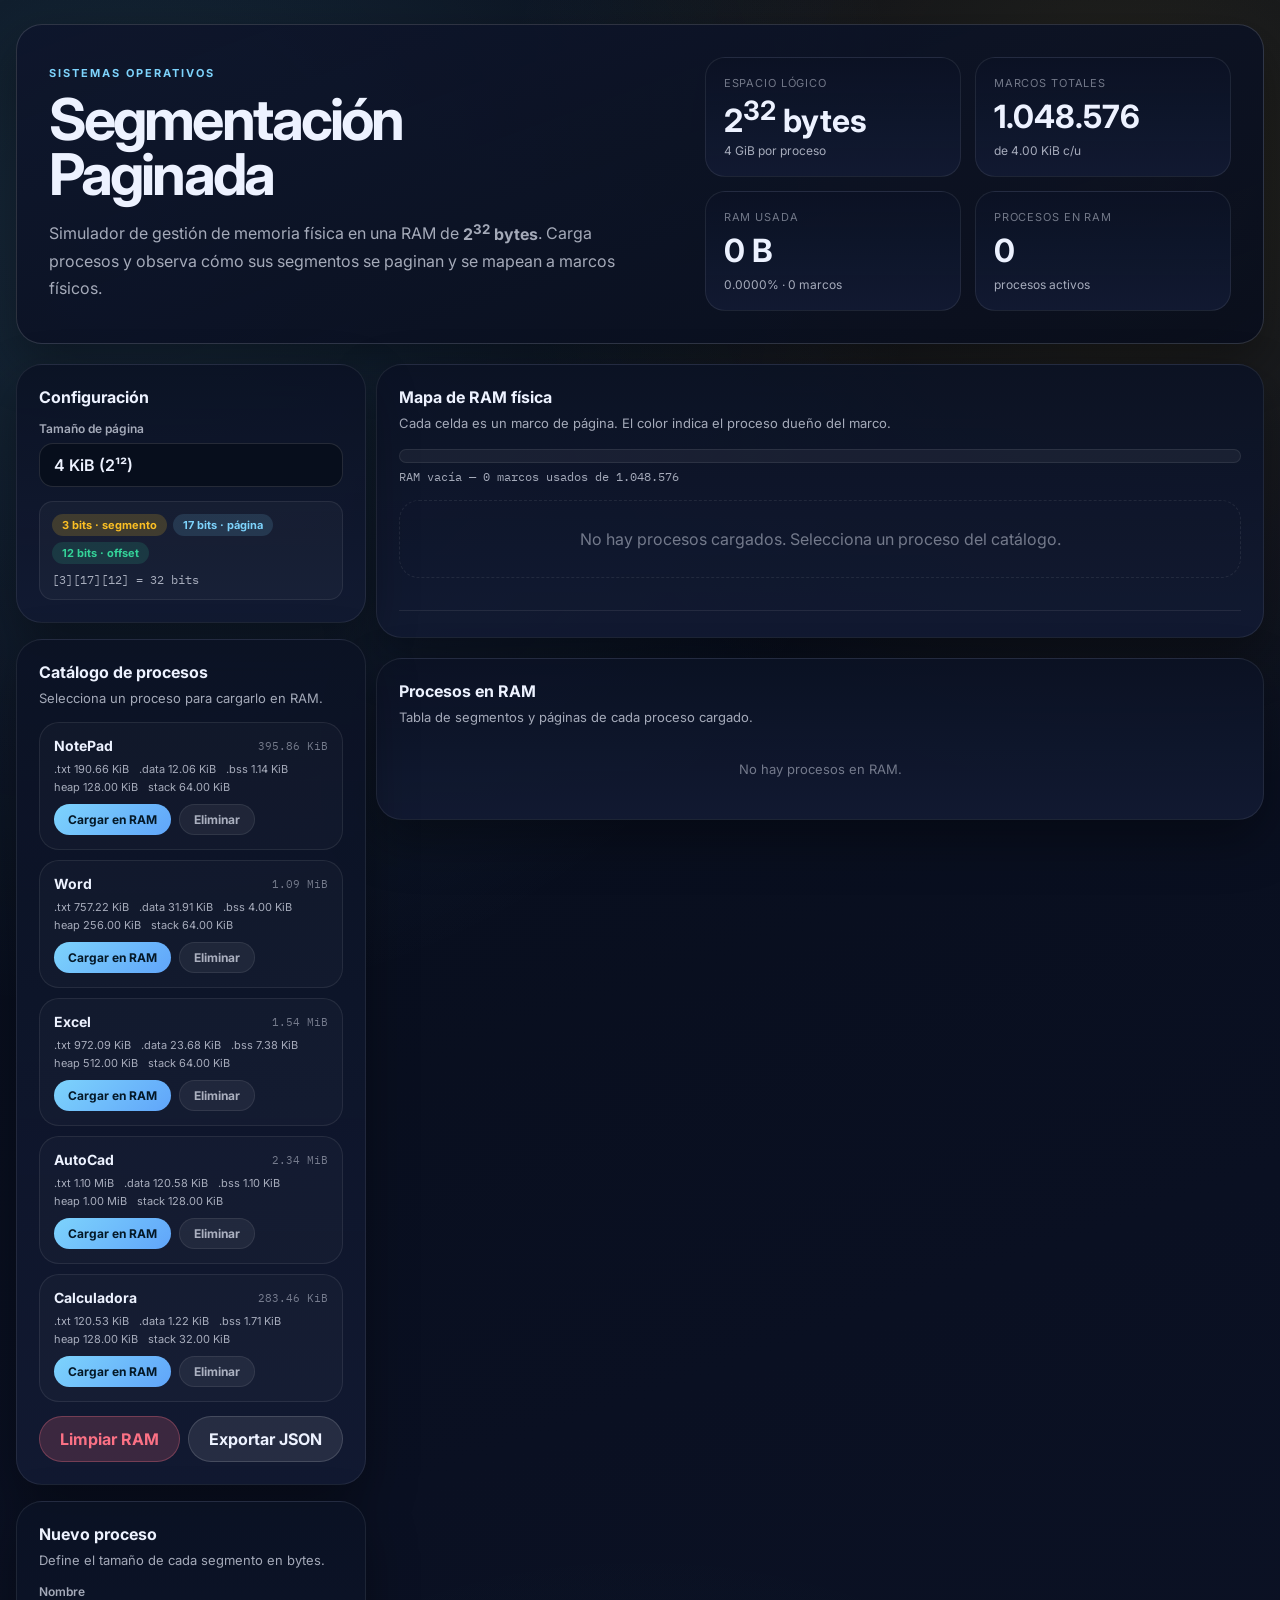
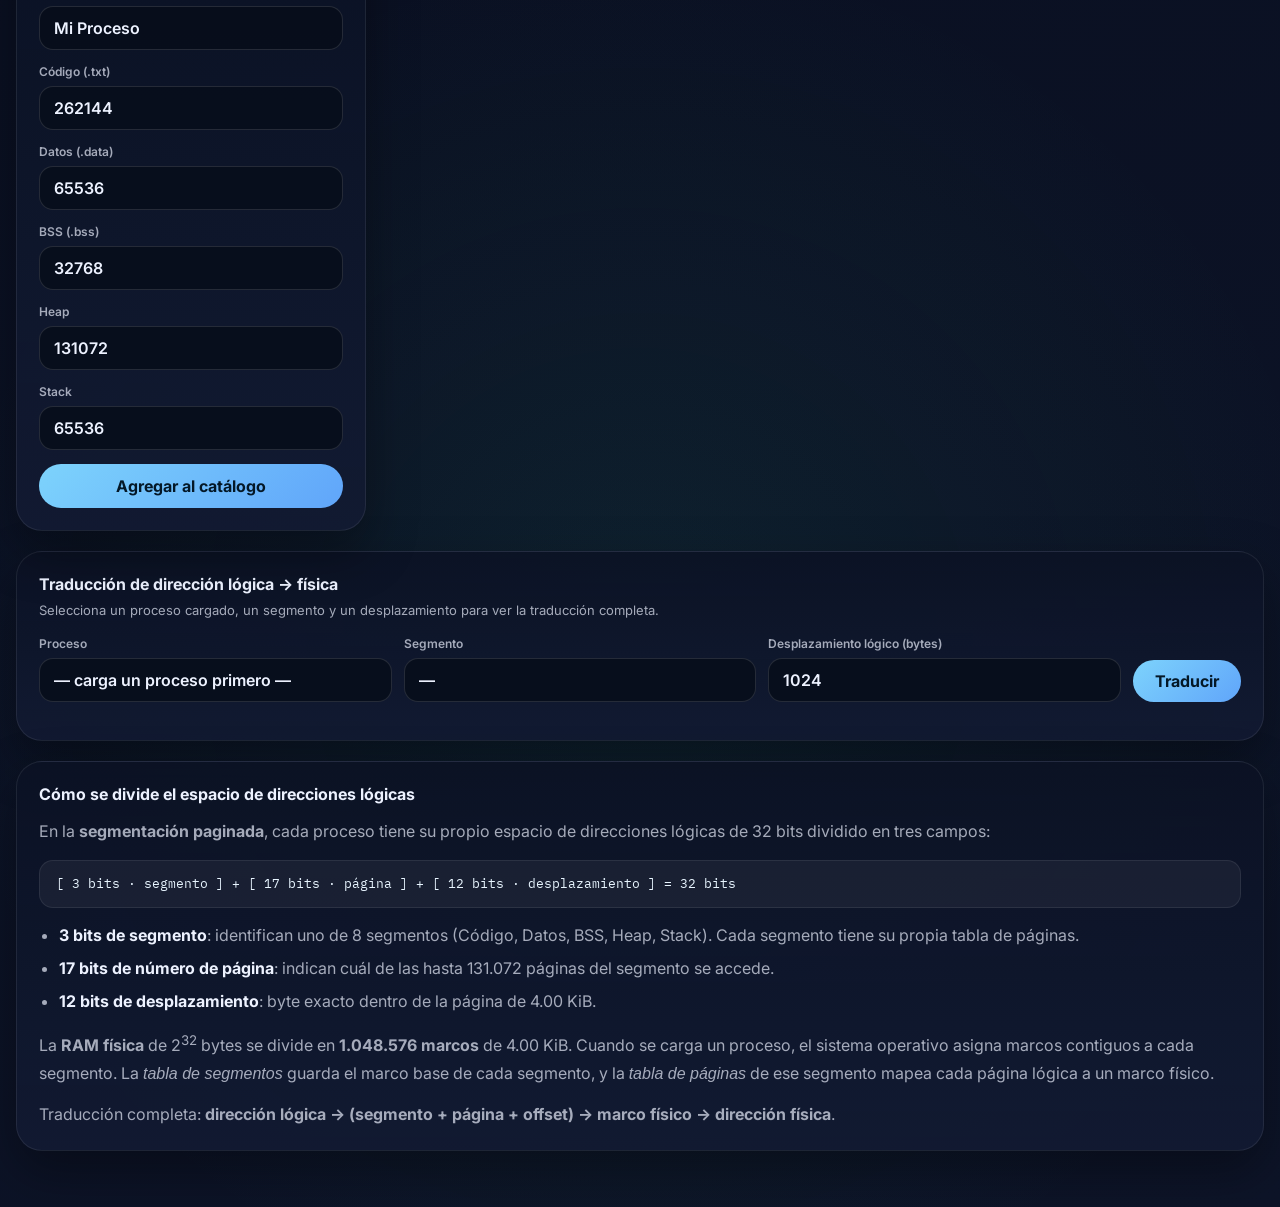
==== commit 514f1266: "fix(proyecto final): se corrige la implementacion y que pereza decir el resto" ====
--- a/proyecto final/index.html
+++ b/proyecto final/index.html
@@ -3,7 +3,7 @@
   <head>
     <meta charset="UTF-8" />
     <meta name="viewport" content="width=device-width, initial-scale=1.0" />
-    <title>Segmentación paginada</title>
+    <title>Segmentación Paginada — Simulador</title>
     <link rel="preconnect" href="https://fonts.googleapis.com" />
     <link rel="preconnect" href="https://fonts.gstatic.com" crossorigin />
     <link href="https://fonts.googleapis.com/css2?family=Inter:wght@400;500;600;700;800&family=IBM+Plex+Mono:wght@500;600;700&display=swap" rel="stylesheet" />
@@ -11,208 +11,167 @@
   </head>
   <body>
     <main class="shell">
+
+      <!-- ── HERO ─────────────────────────────────────────────────────── -->
       <section class="hero">
-        <div>
-          <p class="eyebrow">Sistemas operativos</p>
-          <h1>Simulador de segmentación paginada para un espacio lógico de 32 bits</h1>
+        <div class="hero-text">
+          <p class="eyebrow">Sistemas Operativos</p>
+          <h1>Segmentación Paginada</h1>
           <p class="lead">
-            Este programa divide una dirección lógica en segmento, página y desplazamiento,
-            y muestra cómo una página se traduce a un marco físico dentro de una RAM direccionable de <strong>2<sup>32</sup></strong> posiciones.
+            Simulador de gestión de memoria física en una RAM de
+            <strong>2<sup>32</sup> bytes</strong>. Carga procesos y observa
+            cómo sus segmentos se paginan y se mapean a marcos físicos.
           </p>
         </div>
+        <div id="heroStats" class="hero-stats"></div>
+      </section>
 
-        <div class="hero-grid">
-          <article class="stat-card">
-            <span>Espacio lógico</span>
-            <strong>2<sup>32</sup> bytes</strong>
-            <small>4 GiB direccionables</small>
-          </article>
-          <article class="stat-card">
-            <span>Segmentos</span>
-            <strong>8</strong>
-            <small>3 bits para el selector de segmento</small>
-          </article>
-          <article class="stat-card">
-            <span>Páginas</span>
-            <strong>Configurables</strong>
-            <small>El tamaño de página define el desplazamiento</small>
-          </article>
-          <article class="stat-card">
-            <span>Objetivo</span>
-            <strong>Traducir</strong>
-            <small>Segmento + página + offset → dirección física</small>
-          </article>
+      <!-- ── WORKSPACE ─────────────────────────────────────────────────── -->
+      <section class="workspace">
+
+        <!-- LEFT SIDEBAR -->
+        <aside class="sidebar">
+
+          <!-- Config -->
+          <div class="panel">
+            <div class="panel-head">
+              <h2>Configuración</h2>
+            </div>
+            <label class="field">
+              <span>Tamaño de página</span>
+              <select id="pageSize">
+                <option value="4096">4 KiB (2¹²)</option>
+                <option value="8192">8 KiB (2¹³)</option>
+                <option value="16384">16 KiB (2¹⁴)</option>
+              </select>
+            </label>
+            <div id="bitBreakdown" class="bit-breakdown"></div>
+          </div>
+
+          <!-- Catalog -->
+          <div class="panel">
+            <div class="panel-head">
+              <h2>Catálogo de procesos</h2>
+              <p>Selecciona un proceso para cargarlo en RAM.</p>
+            </div>
+            <div id="catalog" class="catalog"></div>
+            <div class="sidebar-actions">
+              <button id="clearRamBtn" class="danger">Limpiar RAM</button>
+              <button id="exportBtn" class="secondary">Exportar JSON</button>
+            </div>
+          </div>
+
+          <!-- Add process -->
+          <div class="panel">
+            <div class="panel-head">
+              <h2>Nuevo proceso</h2>
+              <p>Define el tamaño de cada segmento en bytes.</p>
+            </div>
+            <form id="addForm" class="add-form">
+              <label class="field">
+                <span>Nombre</span>
+                <input type="text" name="name" value="Mi Proceso" required />
+              </label>
+              <label class="field">
+                <span>Código (.txt)</span>
+                <input type="number" name="txt" min="1" value="262144" required />
+              </label>
+              <label class="field">
+                <span>Datos (.data)</span>
+                <input type="number" name="data" min="0" value="65536" required />
+              </label>
+              <label class="field">
+                <span>BSS (.bss)</span>
+                <input type="number" name="bss" min="0" value="32768" required />
+              </label>
+              <label class="field">
+                <span>Heap</span>
+                <input type="number" name="heap" min="1" value="131072" required />
+              </label>
+              <label class="field">
+                <span>Stack</span>
+                <input type="number" name="stack" min="1" value="65536" required />
+              </label>
+              <button type="submit" class="primary full-w">Agregar al catálogo</button>
+            </form>
+          </div>
+
+        </aside>
+
+        <!-- MAIN AREA -->
+        <div class="main-area">
+
+          <!-- RAM visualization -->
+          <div class="panel ram-panel">
+            <div class="panel-head">
+              <h2>Mapa de RAM física</h2>
+              <p>Cada celda es un marco de página. El color indica el proceso dueño del marco.</p>
+            </div>
+
+            <div class="ram-overview">
+              <div id="ramOverviewBar" class="ram-ov-bar"></div>
+              <div id="ramOverviewLabel" class="ram-ov-label">RAM vacía</div>
+            </div>
+
+            <div id="ramEmpty" class="ram-empty">
+              <p>No hay procesos cargados. Selecciona un proceso del catálogo.</p>
+            </div>
+
+            <div id="frameMap" class="frame-map"></div>
+
+            <div id="ramLegend" class="ram-legend"></div>
+          </div>
+
+          <!-- Loaded programs -->
+          <div class="panel loaded-panel" id="loadedPanel">
+            <div class="panel-head">
+              <h2>Procesos en RAM</h2>
+              <p>Tabla de segmentos y páginas de cada proceso cargado.</p>
+            </div>
+            <div id="loadedPrograms"></div>
+          </div>
+
         </div>
       </section>
 
-      <section class="content">
-        <div class="panel controls">
-          <div class="panel-head">
-            <h2>Configuración</h2>
-            <p>Define el tamaño de página y los segmentos del proceso.</p>
-          </div>
-
-          <div class="field-grid">
-            <label class="field">
-              <span>Tamaño de página</span>
-              <select id="pageSize">
-                <option value="4096">4 KiB</option>
-                <option value="8192">8 KiB</option>
-                <option value="16384">16 KiB</option>
-              </select>
-            </label>
-
-            <label class="field">
-              <span>Segmento</span>
-              <select id="segmentSelect"></select>
-            </label>
-
-            <label class="field">
-              <span>Desplazamiento lógico dentro del segmento</span>
-              <input id="offsetInput" type="number" min="0" step="1" value="1024" />
-            </label>
-
-            <label class="field">
-              <span>Marco físico inicial de demo</span>
-              <input id="frameBaseInput" type="number" min="0" step="1" value="2048" />
-            </label>
-          </div>
-
-          <div class="segments-editor">
-            <div class="segments-editor-head">
-              <h3>Segmentos del proceso</h3>
-              <p>Cada segmento se divide internamente en páginas del tamaño elegido.</p>
-            </div>
-
-            <div id="segmentInputs" class="segment-list"></div>
-          </div>
-
-          <div class="process-switcher">
-            <div class="segments-editor-head">
-              <h3>Catálogo de procesos</h3>
-              <p>Selecciona un proceso base o agrega uno nuevo para cargar su distribución de memoria.</p>
-            </div>
-
-            <div id="processCatalog" class="process-catalog"></div>
-
-            <form id="processForm" class="process-form">
-              <div class="process-form-head">
-                <h4>Agregar proceso</h4>
-                <p>Crea un nuevo perfil de proceso para probar otro escenario de memoria.</p>
-              </div>
-
-              <div class="process-form-grid">
-                <label class="field">
-                  <span>Nombre</span>
-                  <input type="text" name="name" value="Nuevo proceso" required />
-                </label>
-                <label class="field">
-                  <span>.txt</span>
-                  <input type="number" name="txt" min="1" step="1" value="262144" required />
-                </label>
-                <label class="field">
-                  <span>.data</span>
-                  <input type="number" name="data" min="0" step="1" value="131072" required />
-                </label>
-                <label class="field">
-                  <span>.bss</span>
-                  <input type="number" name="bss" min="0" step="1" value="65536" required />
-                </label>
-                <label class="field">
-                  <span>Heap</span>
-                  <input type="number" name="heap" min="1" step="1" value="131072" required />
-                </label>
-                <label class="field">
-                  <span>Stack</span>
-                  <input type="number" name="stack" min="1" step="1" value="65536" required />
-                </label>
-              </div>
-
-              <button type="submit" class="secondary process-form-btn">Agregar proceso</button>
-            </form>
-
-            <div class="process-actions">
-              <button type="button" id="saveProgramsBtn" class="secondary">Guardar catálogo</button>
-              <button type="button" id="exportProgramsBtn" class="secondary">Descargar JSON</button>
-              <button type="button" id="restoreProgramsBtn" class="secondary">Restaurar base</button>
-            </div>
-
-            <div id="processMemoryMap" class="process-memory-map"></div>
-
-            <p id="processSummary" class="process-summary"></p>
-          </div>
-
-          <div class="actions">
-            <button id="translateBtn" class="primary">Traducir dirección</button>
-            <button id="randomBtn" class="secondary">Ejemplo aleatorio</button>
-            <button id="resetBtn" class="secondary">Restablecer ejemplo</button>
-          </div>
+      <!-- ── TRANSLATION ───────────────────────────────────────────────── -->
+      <section class="panel translation-panel">
+        <div class="panel-head">
+          <h2>Traducción de dirección lógica → física</h2>
+          <p>Selecciona un proceso cargado, un segmento y un desplazamiento para ver la traducción completa.</p>
         </div>
 
-        <div class="panel results">
-          <div class="panel-head">
-            <h2>Resultado de la traducción</h2>
-            <p>La salida muestra el recorrido completo desde la dirección lógica hasta la física.</p>
-          </div>
+        <div class="trans-controls">
+          <label class="field">
+            <span>Proceso</span>
+            <select id="transProgram"></select>
+          </label>
+          <label class="field">
+            <span>Segmento</span>
+            <select id="transSegment"></select>
+          </label>
+          <label class="field">
+            <span>Desplazamiento lógico (bytes)</span>
+            <input id="transOffset" type="number" min="0" value="1024" />
+          </label>
+          <button id="transBtn" class="primary">Traducir</button>
+        </div>
 
-          <div class="result-grid">
-            <article class="result-card highlight">
-              <span>Dirección lógica</span>
-              <strong id="logicalAddress">-</strong>
-              <small id="logicalBits">-</small>
-            </article>
-            <article class="result-card">
-              <span>Segmento</span>
-              <strong id="segmentResult">-</strong>
-              <small id="segmentRange">-</small>
-            </article>
-            <article class="result-card">
-              <span>Página y offset</span>
-              <strong id="pageResult">-</strong>
-              <small id="offsetResult">-</small>
-            </article>
-            <article class="result-card">
-              <span>Dirección física</span>
-              <strong id="physicalAddress">-</strong>
-              <small id="frameResult">-</small>
-            </article>
-          </div>
-
-          <div id="messageBox" class="message-box"></div>
-
-          <div class="table-wrap">
-            <h3>Tabla de segmentos y páginas</h3>
-            <table>
-              <thead>
-                <tr>
-                  <th>Segmento</th>
-                  <th>Tamaño</th>
-                  <th>Páginas</th>
-                  <th>Base lógica</th>
-                  <th>Límite</th>
-                  <th>Marco base</th>
-                </tr>
-              </thead>
-              <tbody id="segmentTableBody"></tbody>
-            </table>
-          </div>
-
-          <div class="page-map">
-            <h3>Mapa de páginas del segmento seleccionado</h3>
-            <div id="pageMap" class="page-grid"></div>
-          </div>
-        </div>
+        <div id="transResult" class="trans-result"></div>
       </section>
 
+      <!-- ── EXPLANATION ───────────────────────────────────────────────── -->
       <section class="panel explanation">
         <div class="panel-head">
           <h2>Cómo se divide el espacio de direcciones lógicas</h2>
         </div>
-
         <div id="explanationText" class="explanation-text"></div>
       </section>
+
     </main>
+
+    <div id="toast" class="toast" hidden></div>
 
     <script defer src="./app.js"></script>
   </body>
-  </html>+</html>
--- a/proyecto final/styles.css
+++ b/proyecto final/styles.css
@@ -1,761 +1,855 @@
+/* ── Variables ──────────────────────────────────────────────────────────── */
 :root {
   color-scheme: dark;
-  --bg: #0a1020;
-  --bg-soft: rgba(255, 255, 255, 0.04);
-  --panel: rgba(11, 18, 36, 0.88);
-  --panel-strong: rgba(18, 26, 46, 0.94);
-  --line: rgba(255, 255, 255, 0.08);
-  --text: #edf2ff;
-  --muted: rgba(237, 242, 255, 0.72);
-  --muted-2: rgba(237, 242, 255, 0.58);
-  --brand: #7dd3fc;
-  --brand-2: #fbbf24;
-  --ok: #34d399;
-  --danger: #fb7185;
-  --shadow: 0 24px 60px rgba(0, 0, 0, 0.32);
-  --radius-xl: 28px;
-  --radius-lg: 20px;
-  --radius-md: 16px;
-  --font-ui: "Inter", "Segoe UI", sans-serif;
-  --font-mono: "IBM Plex Mono", monospace;
-}
-
-* {
-  box-sizing: border-box;
-}
-
-html,
-body {
-  margin: 0;
+  --bg:      #070d1a;
+  --panel:   rgba(11, 18, 36, 0.90);
+  --panel-b: rgba(18, 26, 50, 0.96);
+  --line:    rgba(255,255,255,0.08);
+  --line-s:  rgba(255,255,255,0.14);
+  --text:    #edf2ff;
+  --muted:   rgba(237,242,255,0.68);
+  --muted2:  rgba(237,242,255,0.45);
+  --brand:   #7dd3fc;
+  --ok:      #34d399;
+  --danger:  #fb7185;
+  --warn:    #fbbf24;
+  --shadow:  0 20px 50px rgba(0,0,0,0.35);
+  --r-xl:    26px;
+  --r-lg:    20px;
+  --r-md:    14px;
+  --r-sm:    10px;
+  --mono:    "IBM Plex Mono", monospace;
+  --ui:      "Inter", "Segoe UI", sans-serif;
+}
+
+/* ── Reset ──────────────────────────────────────────────────────────────── */
+*, *::before, *::after { box-sizing: border-box; margin: 0; }
+
+html, body {
   min-height: 100%;
-}
-
-body {
-  font-family: var(--font-ui);
+  font-family: var(--ui);
   color: var(--text);
   background:
-    radial-gradient(circle at top left, rgba(125, 211, 252, 0.16), transparent 24%),
-    radial-gradient(circle at 80% 12%, rgba(251, 191, 36, 0.14), transparent 18%),
-    linear-gradient(135deg, #07101e 0%, #0a1020 38%, #10182d 100%);
-}
-
-button,
-input,
-select {
-  font: inherit;
-}
-
+    radial-gradient(circle at 10% 8%,  rgba(125,211,252,0.14) 0%, transparent 28%),
+    radial-gradient(circle at 88% 6%,  rgba(251,191,36,0.12)  0%, transparent 22%),
+    radial-gradient(circle at 50% 80%, rgba(52,211,153,0.08)  0%, transparent 30%),
+    linear-gradient(160deg, #060c18 0%, #0a1022 50%, #0d1428 100%);
+}
+
+button, input, select { font: inherit; }
+
+/* ── Shell ──────────────────────────────────────────────────────────────── */
 .shell {
-  width: min(1440px, calc(100% - 32px));
+  width: min(1520px, calc(100% - 32px));
   margin: 0 auto;
-  padding: 24px 0 40px;
-}
-
+  padding: 24px 0 56px;
+  display: grid;
+  gap: 20px;
+}
+
+/* ── Hero ───────────────────────────────────────────────────────────────── */
 .hero {
   display: grid;
-  grid-template-columns: 1.3fr 1fr;
-  gap: 20px;
-  padding: 28px;
-  border: 1px solid var(--line);
-  border-radius: var(--radius-xl);
-  background: linear-gradient(180deg, rgba(16, 24, 45, 0.92), rgba(10, 16, 32, 0.84));
+  grid-template-columns: 1.2fr 1fr;
+  gap: 24px;
+  align-items: center;
+  padding: 32px;
+  border: 1px solid var(--line-s);
+  border-radius: var(--r-xl);
+  background: linear-gradient(160deg, rgba(14,22,44,0.95), rgba(9,14,28,0.90));
   box-shadow: var(--shadow);
 }
 
 .eyebrow {
-  margin: 0 0 10px;
+  font-size: 11px;
+  font-weight: 700;
+  text-transform: uppercase;
+  letter-spacing: 0.18em;
   color: var(--brand);
-  text-transform: uppercase;
-  letter-spacing: 0.16em;
-  font-size: 12px;
-  font-weight: 700;
+  margin-bottom: 12px;
 }
 
 .hero h1 {
-  margin: 0;
-  font-size: clamp(2rem, 4vw, 4rem);
-  line-height: 0.98;
+  font-size: clamp(2.2rem, 4.5vw, 4.2rem);
+  line-height: 0.95;
   letter-spacing: -0.05em;
-  max-width: 13ch;
+  max-width: 14ch;
 }
 
 .lead {
-  margin: 18px 0 0;
-  max-width: 68ch;
+  margin-top: 16px;
   color: var(--muted);
   line-height: 1.7;
-}
-
-.hero-grid {
-  display: grid;
-  grid-template-columns: repeat(2, minmax(0, 1fr));
+  max-width: 60ch;
+}
+
+/* Hero stats grid */
+.hero-stats {
+  display: grid;
+  grid-template-columns: repeat(2, 1fr);
   gap: 14px;
-  align-content: center;
-}
-
-.stat-card,
-.panel,
-.result-card {
-  border: 1px solid var(--line);
-  background: linear-gradient(180deg, var(--panel), var(--panel-strong));
-  border-radius: var(--radius-lg);
-  box-shadow: var(--shadow);
 }
 
 .stat-card {
+  border: 1px solid var(--line);
+  border-radius: var(--r-lg);
+  background: linear-gradient(180deg, var(--panel), var(--panel-b));
   padding: 18px;
-  min-height: 132px;
+  min-height: 120px;
   display: flex;
   flex-direction: column;
   justify-content: space-between;
-}
-
-.stat-card span,
-.result-card span {
-  color: var(--muted-2);
+  transition: border-color 200ms ease;
+}
+
+.stat-card--on {
+  border-color: rgba(125,211,252,0.35);
+  background: linear-gradient(160deg, rgba(125,211,252,0.08), var(--panel));
+}
+
+.stat-card span {
+  font-size: 11px;
   text-transform: uppercase;
   letter-spacing: 0.08em;
-  font-size: 11px;
-}
-
-.stat-card strong,
-.result-card strong {
-  font-size: clamp(1.15rem, 2.5vw, 1.8rem);
-}
-
-.stat-card small,
-.result-card small {
-  color: var(--muted);
-  line-height: 1.5;
-}
-
-.content {
-  display: grid;
-  grid-template-columns: 0.92fr 1.08fr;
+  color: var(--muted2);
+}
+
+.stat-card strong {
+  font-size: clamp(1.3rem, 2.8vw, 2rem);
+  line-height: 1;
+}
+
+.stat-card small {
+  font-size: 12px;
+  color: var(--muted);
+}
+
+/* ── Workspace ──────────────────────────────────────────────────────────── */
+.workspace {
+  display: grid;
+  grid-template-columns: 340px 1fr;
   gap: 20px;
-  margin-top: 20px;
-}
-
+  align-items: start;
+}
+
+/* ── Sidebar ────────────────────────────────────────────────────────────── */
+.sidebar {
+  display: grid;
+  gap: 16px;
+  position: sticky;
+  top: 16px;
+}
+
+/* ── Panel ──────────────────────────────────────────────────────────────── */
 .panel {
+  border: 1px solid var(--line);
+  border-radius: var(--r-xl);
+  background: linear-gradient(180deg, var(--panel), var(--panel-b));
   padding: 22px;
-}
-
-.panel-head h2,
-.panel-head h3,
-.table-wrap h3,
-.page-map h3 {
-  margin: 0;
+  box-shadow: var(--shadow);
+}
+
+.panel-head h2 {
+  font-size: 1rem;
+  font-weight: 700;
 }
 
 .panel-head p {
-  margin: 8px 0 0;
-  color: var(--muted);
-  line-height: 1.6;
-}
-
-.field-grid {
-  display: grid;
-  grid-template-columns: repeat(2, minmax(0, 1fr));
-  gap: 14px;
-  margin-top: 18px;
-}
-
+  margin-top: 6px;
+  color: var(--muted);
+  font-size: 13px;
+  line-height: 1.55;
+}
+
+/* ── Field ──────────────────────────────────────────────────────────────── */
 .field {
   display: flex;
   flex-direction: column;
-  gap: 8px;
+  gap: 7px;
+  margin-top: 14px;
 }
 
 .field span {
-  color: var(--muted);
-  font-size: 13px;
+  font-size: 12px;
   font-weight: 600;
+  color: var(--muted);
 }
 
 .field input,
 .field select {
-  width: 100%;
-  border-radius: 14px;
-  border: 1px solid rgba(255, 255, 255, 0.12);
-  background: linear-gradient(180deg, rgba(11, 18, 36, 0.98), rgba(22, 33, 57, 0.98));
+  border: 1px solid rgba(255,255,255,0.12);
+  border-radius: var(--r-md);
+  background: rgba(8,14,28,0.95);
   color: var(--text);
-  padding: 13px 14px;
+  padding: 11px 14px;
   outline: none;
   font-weight: 600;
-  box-shadow: inset 0 1px 0 rgba(255, 255, 255, 0.04);
+  width: 100%;
 }
 
 .field select {
   appearance: none;
   background-image:
-    linear-gradient(45deg, transparent 50%, rgba(237, 242, 255, 0.8) 50%),
-    linear-gradient(135deg, rgba(237, 242, 255, 0.8) 50%, transparent 50%),
-    linear-gradient(180deg, rgba(11, 18, 36, 0.98), rgba(22, 33, 57, 0.98));
-  background-position:
-    calc(100% - 20px) calc(50% - 3px),
-    calc(100% - 15px) calc(50% - 3px),
-    0 0;
-  background-size: 5px 5px, 5px 5px, 100% 100%;
+    linear-gradient(45deg,  transparent 50%, rgba(237,242,255,0.7) 50%),
+    linear-gradient(135deg, rgba(237,242,255,0.7) 50%, transparent 50%),
+    rgba(8,14,28,0.95);
+  background-position: calc(100% - 18px) 50%, calc(100% - 13px) 50%, 0 0;
+  background-size: 5px 5px, 5px 5px, 100%;
   background-repeat: no-repeat;
-  padding-right: 42px;
-}
-
-.field select option {
-  background: #0f172a;
-  color: #f8fbff;
-}
-
-.field select option:checked,
-.field select option:hover,
-.field select option:focus {
-  background: #1d4ed8;
-  color: #ffffff;
-}
+  padding-right: 38px;
+}
+
+.field select option { background: #0d1428; color: #f0f4ff; }
 
 .field input:focus,
-.field select:focus,
-button:focus-visible {
-  border-color: rgba(125, 211, 252, 0.75);
-  box-shadow: 0 0 0 4px rgba(125, 211, 252, 0.14);
-}
-
-.segments-editor {
-  margin-top: 18px;
-  padding-top: 18px;
-  border-top: 1px solid var(--line);
-}
-
-.process-switcher {
-  margin-top: 18px;
-  padding-top: 18px;
-  border-top: 1px solid var(--line);
-}
-
-.process-catalog {
-  display: grid;
-  gap: 12px;
+.field select:focus {
+  border-color: rgba(125,211,252,0.65);
+  box-shadow: 0 0 0 3px rgba(125,211,252,0.12);
+}
+
+/* ── Bit breakdown (config panel) ───────────────────────────────────────── */
+.bit-breakdown {
   margin-top: 14px;
-}
-
-.process-card {
-  border-radius: 18px;
-  padding: 14px;
-  background: rgba(255, 255, 255, 0.03);
-  border: 1px solid rgba(255, 255, 255, 0.08);
-  transition: transform 160ms ease, border-color 160ms ease, background-color 160ms ease;
-}
-
-.process-card:hover,
-.process-card:focus-within,
-.process-card--active {
+  padding: 12px;
+  border-radius: var(--r-md);
+  background: rgba(255,255,255,0.03);
+  border: 1px solid var(--line);
+}
+
+.bb-row {
+  display: flex;
+  flex-wrap: wrap;
+  gap: 6px;
+  margin-bottom: 8px;
+}
+
+.bb-chip {
+  font-size: 11px;
+  font-weight: 700;
+  padding: 4px 10px;
+  border-radius: 999px;
+}
+
+.bb--seg  { background: rgba(251,191,36,0.18); color: #fbbf24; }
+.bb--page { background: rgba(125,211,252,0.14); color: #7dd3fc; }
+.bb--off  { background: rgba(52,211,153,0.14); color: #34d399; }
+
+.bb-code {
+  font-family: var(--mono);
+  font-size: 12px;
+  color: var(--muted);
+  display: block;
+}
+
+/* ── Buttons ────────────────────────────────────────────────────────────── */
+.primary, .secondary, .danger, .danger-ghost, .ghost {
+  border: 0;
+  border-radius: 999px;
+  padding: 12px 20px;
+  font-weight: 700;
+  cursor: pointer;
+  transition: transform 140ms ease, filter 140ms ease, opacity 140ms ease;
+  white-space: nowrap;
+}
+
+.primary      { background: linear-gradient(135deg,#7dd3fc,#60a5fa); color: #041827; }
+.secondary    { background: rgba(255,255,255,0.09); color: var(--text); border: 1px solid var(--line-s); }
+.danger       { background: rgba(251,113,133,0.18); color: #fb7185; border: 1px solid rgba(251,113,133,0.3); }
+.danger-ghost { background: transparent; color: #fb7185; border: 1px solid rgba(251,113,133,0.25); }
+.ghost        { background: rgba(255,255,255,0.06); color: var(--muted); border: 1px solid var(--line); }
+
+.primary:hover, .secondary:hover, .danger:hover, .danger-ghost:hover, .ghost:hover {
   transform: translateY(-1px);
-  border-color: rgba(125, 211, 252, 0.28);
-  background: rgba(125, 211, 252, 0.06);
-}
-
-.process-card-head {
-  display: flex;
-  justify-content: space-between;
-  gap: 12px;
-  align-items: center;
-}
-
-.process-card-button {
-  border: 0;
-  padding: 0;
-  background: transparent;
-  color: var(--text);
-  font-weight: 800;
-  text-align: left;
-}
-
-.process-card-button:hover {
-  cursor: pointer;
-}
-
-.process-card-size {
-  color: var(--muted-2);
-  font-size: 12px;
-  font-family: var(--font-mono);
-}
-
-.process-card-meta {
-  margin-top: 10px;
-  display: grid;
-  grid-template-columns: repeat(2, minmax(0, 1fr));
-  gap: 8px 12px;
-  color: var(--muted);
-  font-size: 12px;
-}
-
-.process-card-meta strong {
-  color: var(--text);
-}
-
-.process-form {
-  margin-top: 18px;
-  padding: 14px;
-  border-radius: 18px;
-  background: rgba(255, 255, 255, 0.03);
-  border: 1px solid rgba(255, 255, 255, 0.08);
-}
-
-.process-form-head h4 {
-  margin: 0;
-  font-size: 15px;
-}
-
-.process-form-head p {
-  margin: 6px 0 0;
-  color: var(--muted);
-  line-height: 1.5;
-}
-
-.process-form-grid {
-  display: grid;
-  grid-template-columns: repeat(2, minmax(0, 1fr));
-  gap: 12px;
-  margin-top: 14px;
-}
-
-.process-form-btn {
-  margin-top: 14px;
-  width: 100%;
-}
-
-.process-actions {
-  display: grid;
-  grid-template-columns: repeat(3, minmax(0, 1fr));
+  filter: brightness(1.08);
+}
+
+.small { padding: 7px 14px; font-size: 12px; }
+.tiny  { padding: 4px 10px; font-size: 11px; }
+.full-w { width: 100%; margin-top: 14px; }
+
+/* ── Catalog ────────────────────────────────────────────────────────────── */
+.catalog {
+  display: grid;
   gap: 10px;
   margin-top: 14px;
 }
 
-.process-actions .secondary {
-  width: 100%;
-}
-
-.process-memory-map {
+.cat-card {
+  border: 1px solid var(--line);
+  border-radius: var(--r-lg);
+  padding: 14px;
+  background: rgba(255,255,255,0.025);
+  transition: border-color 160ms, background 160ms;
+}
+
+.cat-card:hover { border-color: var(--line-s); background: rgba(255,255,255,0.045); }
+
+.cat-head {
+  display: flex;
+  justify-content: space-between;
+  align-items: center;
+  gap: 10px;
+  margin-bottom: 8px;
+}
+
+.cat-head strong { font-size: 14px; }
+
+.cat-size {
+  font-size: 11px;
+  font-family: var(--mono);
+  color: var(--muted2);
+}
+
+.cat-segs {
+  display: flex;
+  flex-wrap: wrap;
+  gap: 4px 10px;
+  font-size: 11px;
+  color: var(--muted);
+  margin-bottom: 10px;
+}
+
+.cat-row-btns {
+  display: flex;
+  gap: 8px;
+}
+
+.sidebar-actions {
+  display: grid;
+  grid-template-columns: 1fr 1fr;
+  gap: 8px;
   margin-top: 14px;
-  display: grid;
-  gap: 12px;
-}
-
-.memory-segment-card {
-  padding: 14px;
-  border-radius: 18px;
-  background: rgba(255, 255, 255, 0.03);
-  border: 1px solid rgba(255, 255, 255, 0.08);
-}
-
-.memory-segment-head {
-  display: flex;
-  justify-content: space-between;
+}
+
+.sidebar-actions button { width: 100%; }
+
+/* ── Add form ───────────────────────────────────────────────────────────── */
+.add-form { display: grid; gap: 0; }
+
+/* ── Main area ──────────────────────────────────────────────────────────── */
+.main-area {
+  display: grid;
+  gap: 20px;
+  align-items: start;
+}
+
+/* ── RAM Panel ──────────────────────────────────────────────────────────── */
+.ram-panel { display: grid; gap: 16px; }
+
+/* RAM Overview Bar */
+.ram-overview { display: grid; gap: 6px; }
+
+.ram-ov-bar {
+  height: 14px;
+  border-radius: 999px;
+  background: rgba(255,255,255,0.05);
+  border: 1px solid var(--line);
+  overflow: hidden;
+  display: flex;
+}
+
+.ram-ov-seg {
+  height: 100%;
+  transition: width 300ms ease;
+}
+
+.ram-ov-label {
+  font-size: 12px;
+  color: var(--muted);
+  font-family: var(--mono);
+}
+
+.ram-ov-label strong { color: var(--text); }
+
+/* Empty state */
+.ram-empty {
+  padding: 28px;
+  text-align: center;
+  color: var(--muted2);
+  border: 1px dashed var(--line);
+  border-radius: var(--r-lg);
+}
+
+/* Frame map: per-segment rows */
+.frame-map { display: grid; gap: 8px; }
+
+.fm-row {
+  display: flex;
   gap: 12px;
   align-items: flex-start;
 }
 
-.memory-segment-head strong {
-  display: block;
-  font-size: 14px;
-}
-
-.memory-segment-head span,
-.memory-segment-head small,
-.memory-segment-meta {
-  color: var(--muted);
+.fm-label {
+  display: flex;
+  flex-direction: column;
+  gap: 2px;
+  min-width: 140px;
+  max-width: 140px;
+  flex-shrink: 0;
+  padding-top: 2px;
+}
+
+.fm-dot {
+  width: 10px;
+  height: 10px;
+  border-radius: 50%;
+  margin-bottom: 2px;
+}
+
+.fm-prog {
   font-size: 12px;
-}
-
-.memory-segment-meta {
+  font-weight: 700;
+  line-height: 1;
+}
+
+.fm-seg {
+  font-size: 11px;
+  color: var(--muted);
+}
+
+.fm-info {
+  font-size: 10px;
+  color: var(--muted2);
+  font-family: var(--mono);
+}
+
+/* Individual frame cells */
+.fm-cells {
   display: flex;
   flex-wrap: wrap;
-  gap: 8px 14px;
-  margin-top: 10px;
-}
-
-.memory-fill {
-  margin-top: 10px;
+  gap: 2px;
+  flex: 1;
+}
+
+.fc {
+  width: 10px;
   height: 10px;
+  border-radius: 2px;
+  border: 1px solid rgba(0,0,0,0.25);
+  flex-shrink: 0;
+  cursor: default;
+  transition: transform 80ms;
+}
+
+.fc:hover { transform: scale(1.6); z-index: 2; border-color: rgba(255,255,255,0.5); }
+
+/* Legend */
+.ram-legend {
+  display: flex;
+  flex-wrap: wrap;
+  gap: 8px 18px;
+  padding-top: 4px;
+  border-top: 1px solid var(--line);
+}
+
+.legend-item {
+  display: flex;
+  align-items: center;
+  gap: 7px;
+  font-size: 12px;
+}
+
+.legend-dot {
+  width: 10px;
+  height: 10px;
+  border-radius: 50%;
+  flex-shrink: 0;
+}
+
+.legend-info {
+  color: var(--muted2);
+  font-size: 11px;
+  font-family: var(--mono);
+}
+
+/* ── Loaded Programs ────────────────────────────────────────────────────── */
+
+#loadedPrograms { display: grid; gap: 16px; margin-top: 14px; }
+
+.loaded-card {
+  border: 1px solid var(--line);
+  border-radius: var(--r-lg);
+  overflow: hidden;
+}
+
+.loaded-head {
+  display: flex;
+  justify-content: space-between;
+  align-items: center;
+  gap: 14px;
+  padding: 14px 16px;
+  background: rgba(255,255,255,0.025);
+  border-bottom: 1px solid var(--line);
+}
+
+.loaded-title {
+  display: flex;
+  align-items: center;
+  gap: 10px;
+  min-width: 0;
+}
+
+.loaded-dot {
+  width: 12px;
+  height: 12px;
+  border-radius: 50%;
+  flex-shrink: 0;
+}
+
+.loaded-title strong { font-size: 14px; }
+
+.loaded-meta {
+  font-size: 11px;
+  color: var(--muted2);
+  font-family: var(--mono);
+  white-space: nowrap;
+}
+
+/* Segment table */
+.table-wrap { overflow-x: auto; }
+
+.seg-table {
+  width: 100%;
+  border-collapse: collapse;
+  font-size: 13px;
+}
+
+.seg-table th {
+  padding: 10px 12px;
+  text-align: left;
+  font-size: 10px;
+  text-transform: uppercase;
+  letter-spacing: 0.06em;
+  color: var(--muted2);
+  border-bottom: 1px solid var(--line);
+  white-space: nowrap;
+}
+
+.seg-table td {
+  padding: 10px 12px;
+  border-bottom: 1px solid rgba(255,255,255,0.04);
+  vertical-align: middle;
+}
+
+.seg-table tbody tr:last-child td { border-bottom: 0; }
+.seg-table tbody tr:hover td { background: rgba(255,255,255,0.025); }
+
+.seg-badge {
+  display: inline-block;
+  padding: 3px 10px;
   border-radius: 999px;
+  border: 1px solid;
+  font-size: 11px;
+  font-weight: 700;
+}
+
+.mono { font-family: var(--mono); font-size: 12px; }
+
+/* Page table row */
+.pt-row td { padding: 12px; background: rgba(0,0,0,0.15); }
+
+.pt-grid {
+  display: flex;
+  flex-wrap: wrap;
+  gap: 5px;
+}
+
+.pt-cell {
+  font-family: var(--mono);
+  font-size: 10px;
+  padding: 3px 8px;
+  border-radius: 6px;
+  background: rgba(255,255,255,0.06);
+  color: var(--muted);
+  white-space: nowrap;
+  cursor: default;
+}
+
+.pt-cell:hover { background: rgba(255,255,255,0.12); color: var(--text); }
+
+.pt-cell--more {
+  background: rgba(255,255,255,0.03);
+  color: var(--muted2);
+  font-style: italic;
+  cursor: default;
+}
+
+.fm-scale {
+  font-size: 9px;
+  color: var(--muted2);
+  font-family: var(--mono);
+  font-style: italic;
+}
+
+/* ── Translation Panel ──────────────────────────────────────────────────── */
+.translation-panel { display: grid; gap: 16px; }
+
+.trans-controls {
+  display: grid;
+  grid-template-columns: 1fr 1fr 1fr auto;
+  gap: 12px;
+  align-items: end;
+}
+
+.trans-controls .field { margin-top: 0; }
+.trans-controls .primary { padding: 11px 22px; }
+
+.trans-result { display: grid; gap: 14px; }
+
+.trans-cards {
+  display: grid;
+  grid-template-columns: repeat(4, 1fr);
+  gap: 12px;
+}
+
+.trans-card {
+  border: 1px solid var(--line);
+  border-radius: var(--r-lg);
+  padding: 16px;
+  min-height: 110px;
+  display: flex;
+  flex-direction: column;
+  justify-content: space-between;
+  background: var(--panel);
+}
+
+.trans-card span {
+  font-size: 10px;
+  text-transform: uppercase;
+  letter-spacing: 0.08em;
+  color: var(--muted2);
+}
+
+.trans-card strong { font-size: 1.1rem; line-height: 1.2; }
+.trans-card small  { font-size: 11px; color: var(--muted); }
+.trans-card .mono  { font-size: 10px; word-break: break-all; }
+
+.trans-card--logic { background: linear-gradient(135deg, rgba(125,211,252,0.12), var(--panel)); border-color: rgba(125,211,252,0.25); }
+.trans-card--phys  { background: linear-gradient(135deg, rgba(52,211,153,0.12),  var(--panel)); border-color: rgba(52,211,153,0.25);  }
+
+.trans-error {
+  padding: 14px 18px;
+  border-radius: var(--r-md);
+  background: rgba(251,113,133,0.1);
+  border: 1px solid rgba(251,113,133,0.3);
+  color: #ffd0d8;
+}
+
+/* ── Bit Diagram ────────────────────────────────────────────────────────── */
+.bit-diagram {
+  border: 1px solid var(--line);
+  border-radius: var(--r-lg);
+  padding: 18px;
+  background: rgba(255,255,255,0.02);
+  display: grid;
+  gap: 10px;
+}
+
+.bd-title {
+  font-size: 11px;
+  font-weight: 700;
+  text-transform: uppercase;
+  letter-spacing: 0.08em;
+  color: var(--muted2);
+}
+
+.bd-bar {
+  display: flex;
+  border-radius: 10px;
   overflow: hidden;
-  background: rgba(255, 255, 255, 0.06);
-}
-
-.memory-fill span {
-  display: block;
-  height: 100%;
-  border-radius: inherit;
-  background: linear-gradient(90deg, rgba(125, 211, 252, 0.9), rgba(52, 211, 153, 0.92));
-}
-
-.memory-pills {
-  margin-top: 12px;
-  display: flex;
+  border: 1px solid var(--line);
+}
+
+.bd-field {
+  display: flex;
+  flex-direction: column;
+  align-items: center;
+  justify-content: center;
+  padding: 8px 4px;
+  gap: 3px;
+  border-right: 1px solid var(--line);
+  min-width: 0;
+}
+
+.bd-field:last-child { border-right: 0; }
+
+.bd-name {
+  font-size: 10px;
+  font-weight: 700;
+  text-transform: uppercase;
+  letter-spacing: 0.06em;
+  overflow: hidden;
+  text-overflow: ellipsis;
+  white-space: nowrap;
+  max-width: 100%;
+}
+
+.bd-count { font-size: 10px; font-family: var(--mono); }
+
+.bd--seg  { background: rgba(251,191,36,0.14);  color: #fbbf24; }
+.bd--page { background: rgba(125,211,252,0.12); color: #7dd3fc; }
+.bd--off  { background: rgba(52,211,153,0.12);  color: #34d399; }
+
+/* Bit cells */
+.bd-cells {
+  display: flex;
+  flex-wrap: nowrap;
+  gap: 2px;
+  overflow-x: auto;
+  scrollbar-width: thin;
+  padding-bottom: 2px;
+}
+
+.bdc {
+  display: inline-flex;
+  align-items: center;
+  justify-content: center;
+  width: 18px;
+  min-width: 18px;
+  height: 26px;
+  border-radius: 5px;
+  font-family: var(--mono);
+  font-size: 12px;
+  font-weight: 700;
+  flex-shrink: 0;
+}
+
+.bdc--seg  { background: rgba(251,191,36,0.18);  color: #fde68a; border: 1px solid rgba(251,191,36,0.3);  }
+.bdc--page { background: rgba(125,211,252,0.14); color: #bae6fd; border: 1px solid rgba(125,211,252,0.25); }
+.bdc--off  { background: rgba(52,211,153,0.14);  color: #a7f3d0; border: 1px solid rgba(52,211,153,0.25);  }
+
+/* Value row */
+.bd-vals { border: 0; border-radius: 0; gap: 4px; }
+
+.bd-val {
+  display: flex;
+  flex-direction: column;
+  align-items: center;
+  gap: 4px;
+  min-width: 0;
+  padding: 0 2px;
+}
+
+.bd-val code { font-family: var(--mono); font-size: 10px; word-break: break-all; text-align: center; line-height: 1.4; }
+.bd-val span { font-size: 10px; text-align: center; line-height: 1.4; }
+
+.bv--seg  code, .bv--seg  span { color: #fbbf24; }
+.bv--page code, .bv--page span { color: #7dd3fc; }
+.bv--off  code, .bv--off  span { color: #34d399; }
+
+/* Formula */
+.bd-formula {
+  display: flex;
+  align-items: center;
   flex-wrap: wrap;
   gap: 8px;
-}
-
-.memory-pill {
-  display: inline-flex;
-  align-items: center;
-  padding: 7px 10px;
-  border-radius: 999px;
-  background: rgba(255, 255, 255, 0.06);
-  color: var(--text);
+  padding: 10px 14px;
+  border-radius: var(--r-md);
+  background: rgba(255,255,255,0.04);
+  border: 1px solid var(--line);
+  font-family: var(--mono);
   font-size: 12px;
-  font-family: var(--font-mono);
-}
-
-.memory-pill--more {
-  color: var(--muted);
-}
-
-.segments-editor-head p {
-  margin: 8px 0 0;
-  color: var(--muted);
-  line-height: 1.5;
-}
-
-.process-loader {
-  display: flex;
-  gap: 12px;
-  align-items: end;
+  color: var(--muted);
+}
+
+.bdf-label { color: var(--muted2); font-weight: 600; }
+
+.bdf-term {
+  font-weight: 700;
+  padding: 2px 8px;
+  border-radius: 6px;
+}
+
+.bdf--page   { background: rgba(125,211,252,0.14); color: #7dd3fc; }
+.bdf--off    { background: rgba(52,211,153,0.14);  color: #34d399; }
+.bdf--result { background: rgba(255,255,255,0.1);  color: var(--text); font-size: 13px; }
+
+/* ── Explanation ────────────────────────────────────────────────────────── */
+.explanation { margin-top: 0; }
+
+.explanation-text {
+  display: grid;
+  gap: 14px;
   margin-top: 14px;
-}
-
-.process-loader .field {
-  flex: 1;
-}
-
-.process-loader .primary {
-  white-space: nowrap;
-}
-
-.process-summary {
-  margin: 12px 0 0;
-  padding: 14px 16px;
-  border-radius: 16px;
-  background: rgba(255, 255, 255, 0.04);
-  border: 1px solid rgba(255, 255, 255, 0.08);
-  color: var(--muted);
-  line-height: 1.6;
-}
-
-.process-summary strong {
-  color: var(--text);
-}
-
-.segment-list {
-  display: grid;
-  gap: 12px;
-  margin-top: 14px;
-}
-
-.segment-row {
-  display: grid;
-  grid-template-columns: 1.2fr 0.8fr;
-  gap: 12px;
-  padding: 14px;
-  border-radius: 18px;
-  background: rgba(255, 255, 255, 0.03);
-  border: 1px solid rgba(255, 255, 255, 0.08);
-}
-
-.segment-row header {
-  display: flex;
-  justify-content: space-between;
-  gap: 12px;
-  align-items: center;
-  margin-bottom: 10px;
-}
-
-.segment-row h4 {
-  margin: 0;
-  font-size: 14px;
-}
-
-.segment-row .hint {
-  color: var(--muted-2);
-  font-size: 12px;
-  font-family: var(--font-mono);
-}
-
-.segment-row input {
-  width: 100%;
-}
-
-.actions {
-  display: flex;
-  gap: 12px;
-  margin-top: 18px;
-}
-
-.primary,
-.secondary {
-  border: 0;
-  border-radius: 999px;
-  padding: 13px 18px;
-  font-weight: 700;
-  transition: transform 160ms ease, filter 160ms ease;
-}
-
-.primary {
-  background: linear-gradient(135deg, #7dd3fc, #60a5fa);
-  color: #052033;
-}
-
-.secondary {
-  color: var(--text);
-  background: rgba(255, 255, 255, 0.08);
-  border: 1px solid rgba(255, 255, 255, 0.1);
-}
-
-.primary:hover,
-.secondary:hover {
-  cursor: pointer;
-  transform: translateY(-1px);
-  filter: saturate(1.05);
-}
-
-.results {
-  display: grid;
-  gap: 18px;
-}
-
-.result-grid {
-  display: grid;
-  grid-template-columns: repeat(2, minmax(0, 1fr));
-  gap: 14px;
-}
-
-.result-card {
-  padding: 16px;
-  min-height: 132px;
-  display: flex;
-  flex-direction: column;
-  justify-content: space-between;
-}
-
-.result-card.highlight {
-  background: linear-gradient(135deg, rgba(125, 211, 252, 0.16), rgba(16, 24, 45, 0.92));
-}
-
-.message-box {
-  min-height: 70px;
-  border-radius: 18px;
-  border: 1px dashed rgba(255, 255, 255, 0.16);
-  background: rgba(255, 255, 255, 0.03);
-  padding: 16px;
-  color: var(--muted);
-  line-height: 1.6;
-}
-
-.message-box.success {
-  border-style: solid;
-  border-color: rgba(52, 211, 153, 0.4);
-  background: rgba(52, 211, 153, 0.08);
-  color: #c8ffee;
-}
-
-.message-box.error {
-  border-style: solid;
-  border-color: rgba(251, 113, 133, 0.45);
-  background: rgba(251, 113, 133, 0.08);
-  color: #ffd8df;
-}
-
-.table-wrap,
-.page-map {
-  padding-top: 4px;
-}
-
-table {
-  width: 100%;
-  border-collapse: collapse;
-  margin-top: 12px;
-  overflow: hidden;
-  border-radius: 18px;
-}
-
-th,
-td {
-  padding: 12px 10px;
-  text-align: left;
-  border-bottom: 1px solid rgba(255, 255, 255, 0.08);
-  vertical-align: top;
-}
-
-th {
-  color: var(--muted);
-  font-size: 12px;
-  letter-spacing: 0.06em;
-  text-transform: uppercase;
-}
-
-td {
-  font-size: 14px;
-}
-
-.page-grid {
-  margin-top: 12px;
-  display: grid;
-  grid-template-columns: repeat(auto-fit, minmax(180px, 1fr));
-  gap: 12px;
-}
-
-.page-card {
-  border-radius: 18px;
-  padding: 14px;
-  background: linear-gradient(180deg, rgba(255, 255, 255, 0.06), rgba(255, 255, 255, 0.03));
-  border: 1px solid rgba(255, 255, 255, 0.11);
-  position: relative;
-  overflow: hidden;
-}
-
-.page-card::before {
-  content: "";
-  position: absolute;
-  inset: 0;
-  background: radial-gradient(circle at top right, rgba(125, 211, 252, 0.18), transparent 35%);
-  pointer-events: none;
-}
-
-.page-card--active {
-  border-color: rgba(125, 211, 252, 0.72);
-  box-shadow: 0 0 0 1px rgba(125, 211, 252, 0.18), 0 16px 30px rgba(0, 0, 0, 0.22);
-  transform: translateY(-2px);
-}
-
-.page-card strong,
-.page-card span,
-.page-card small {
-  display: block;
-}
-
-.page-card-top {
-  display: flex;
-  justify-content: space-between;
-  gap: 12px;
-  align-items: center;
-  margin-bottom: 12px;
-  position: relative;
-}
-
-.page-card-top span {
-  color: var(--muted-2);
-  text-transform: uppercase;
-  letter-spacing: 0.08em;
-  font-size: 11px;
-}
-
-.page-card-top strong {
-  font-size: 16px;
-}
-
-.page-card-bar {
-  height: 10px;
-  border-radius: 999px;
-  background: rgba(255, 255, 255, 0.08);
-  overflow: hidden;
-  margin-bottom: 12px;
-  position: relative;
-}
-
-.page-card-bar span {
-  display: block;
-  height: 100%;
-  border-radius: inherit;
-  background: linear-gradient(90deg, #7dd3fc, #60a5fa, #34d399);
-}
-
-.page-card strong {
-  margin: 4px 0;
-}
-
-.page-card small {
-  color: var(--muted);
-  line-height: 1.5;
-}
-
-.explanation {
-  margin-top: 20px;
-}
-
-.explanation-text {
-  margin-top: 14px;
-  display: grid;
-  gap: 14px;
   color: var(--muted);
   line-height: 1.7;
 }
 
-.formula {
-  font-family: var(--font-mono);
+.explanation-text p { margin: 0; }
+.explanation-text ul { padding-left: 20px; display: grid; gap: 6px; }
+.explanation-text li strong { color: var(--text); }
+
+.exp-formula {
+  font-family: var(--mono);
+  font-size: 13px;
   color: #e8f5ff;
-  padding: 12px 14px;
-  border-radius: 16px;
-  background: rgba(255, 255, 255, 0.05);
-  border: 1px solid rgba(255, 255, 255, 0.08);
-}
-
+  padding: 12px 16px;
+  border-radius: var(--r-md);
+  background: rgba(255,255,255,0.05);
+  border: 1px solid var(--line);
+}
+
+/* ── Toast ──────────────────────────────────────────────────────────────── */
+.toast {
+  position: fixed;
+  bottom: 24px;
+  right: 24px;
+  padding: 12px 20px;
+  border-radius: var(--r-md);
+  font-size: 13px;
+  font-weight: 600;
+  z-index: 100;
+  max-width: 360px;
+  box-shadow: 0 8px 24px rgba(0,0,0,0.4);
+  animation: slideUp 180ms ease;
+}
+
+@keyframes slideUp {
+  from { opacity: 0; transform: translateY(10px); }
+  to   { opacity: 1; transform: translateY(0); }
+}
+
+.toast--ok    { background: rgba(52,211,153,0.18);  border: 1px solid rgba(52,211,153,0.4);  color: #c8ffee; }
+.toast--error { background: rgba(251,113,133,0.18); border: 1px solid rgba(251,113,133,0.4); color: #ffd0d8; }
+.toast--info  { background: rgba(125,211,252,0.15); border: 1px solid rgba(125,211,252,0.3); color: #d0eeff; }
+
+/* ── Misc ───────────────────────────────────────────────────────────────── */
 .empty {
-  color: var(--muted-2);
+  color: var(--muted2);
   text-align: center;
-  padding: 18px;
-}
-
-@media (max-width: 1120px) {
-  .hero,
-  .content {
+  padding: 20px;
+  font-size: 13px;
+}
+
+/* ── Responsive ─────────────────────────────────────────────────────────── */
+@media (max-width: 1200px) {
+  .workspace { grid-template-columns: 300px 1fr; }
+}
+
+@media (max-width: 1020px) {
+  .workspace {
     grid-template-columns: 1fr;
   }
-}
-
-@media (max-width: 780px) {
-  .field-grid,
-  .process-form-grid,
-  .result-grid,
-  .hero-grid,
-  .process-actions {
-    grid-template-columns: 1fr;
+
+  .sidebar {
+    position: static;
+    grid-template-columns: repeat(2, 1fr);
   }
 
-  .segment-row {
-    grid-template-columns: 1fr;
-  }
-
-  .memory-segment-head,
-  .process-card-head {
-    flex-direction: column;
-    align-items: flex-start;
-  }
-}
-
-@media (max-width: 720px) {
-  .shell {
-    width: min(100% - 18px, 100%);
-    padding-top: 12px;
-  }
-
-  .hero,
-  .panel {
-    padding: 18px;
-    border-radius: 22px;
-  }
-
-  .hero-grid,
-  .field-grid,
-  .result-grid,
-  .segment-row {
-    grid-template-columns: 1fr;
-  }
-
-  .process-form-grid,
-  .process-card-meta {
-    grid-template-columns: 1fr;
-  }
-
-  .actions {
-    flex-direction: column;
-  }
-}+  .trans-cards { grid-template-columns: repeat(2, 1fr); }
+  .trans-controls { grid-template-columns: 1fr 1fr; }
+}
+
+@media (max-width: 860px) {
+  .hero { grid-template-columns: 1fr; }
+  .hero-stats { grid-template-columns: repeat(4, 1fr); }
+}
+
+@media (max-width: 680px) {
+  .sidebar { grid-template-columns: 1fr; }
+  .hero-stats { grid-template-columns: repeat(2, 1fr); }
+  .trans-cards { grid-template-columns: 1fr; }
+  .trans-controls { grid-template-columns: 1fr; }
+  .fm-row { flex-direction: column; }
+  .fm-label { min-width: unset; max-width: unset; flex-direction: row; flex-wrap: wrap; align-items: center; }
+}
